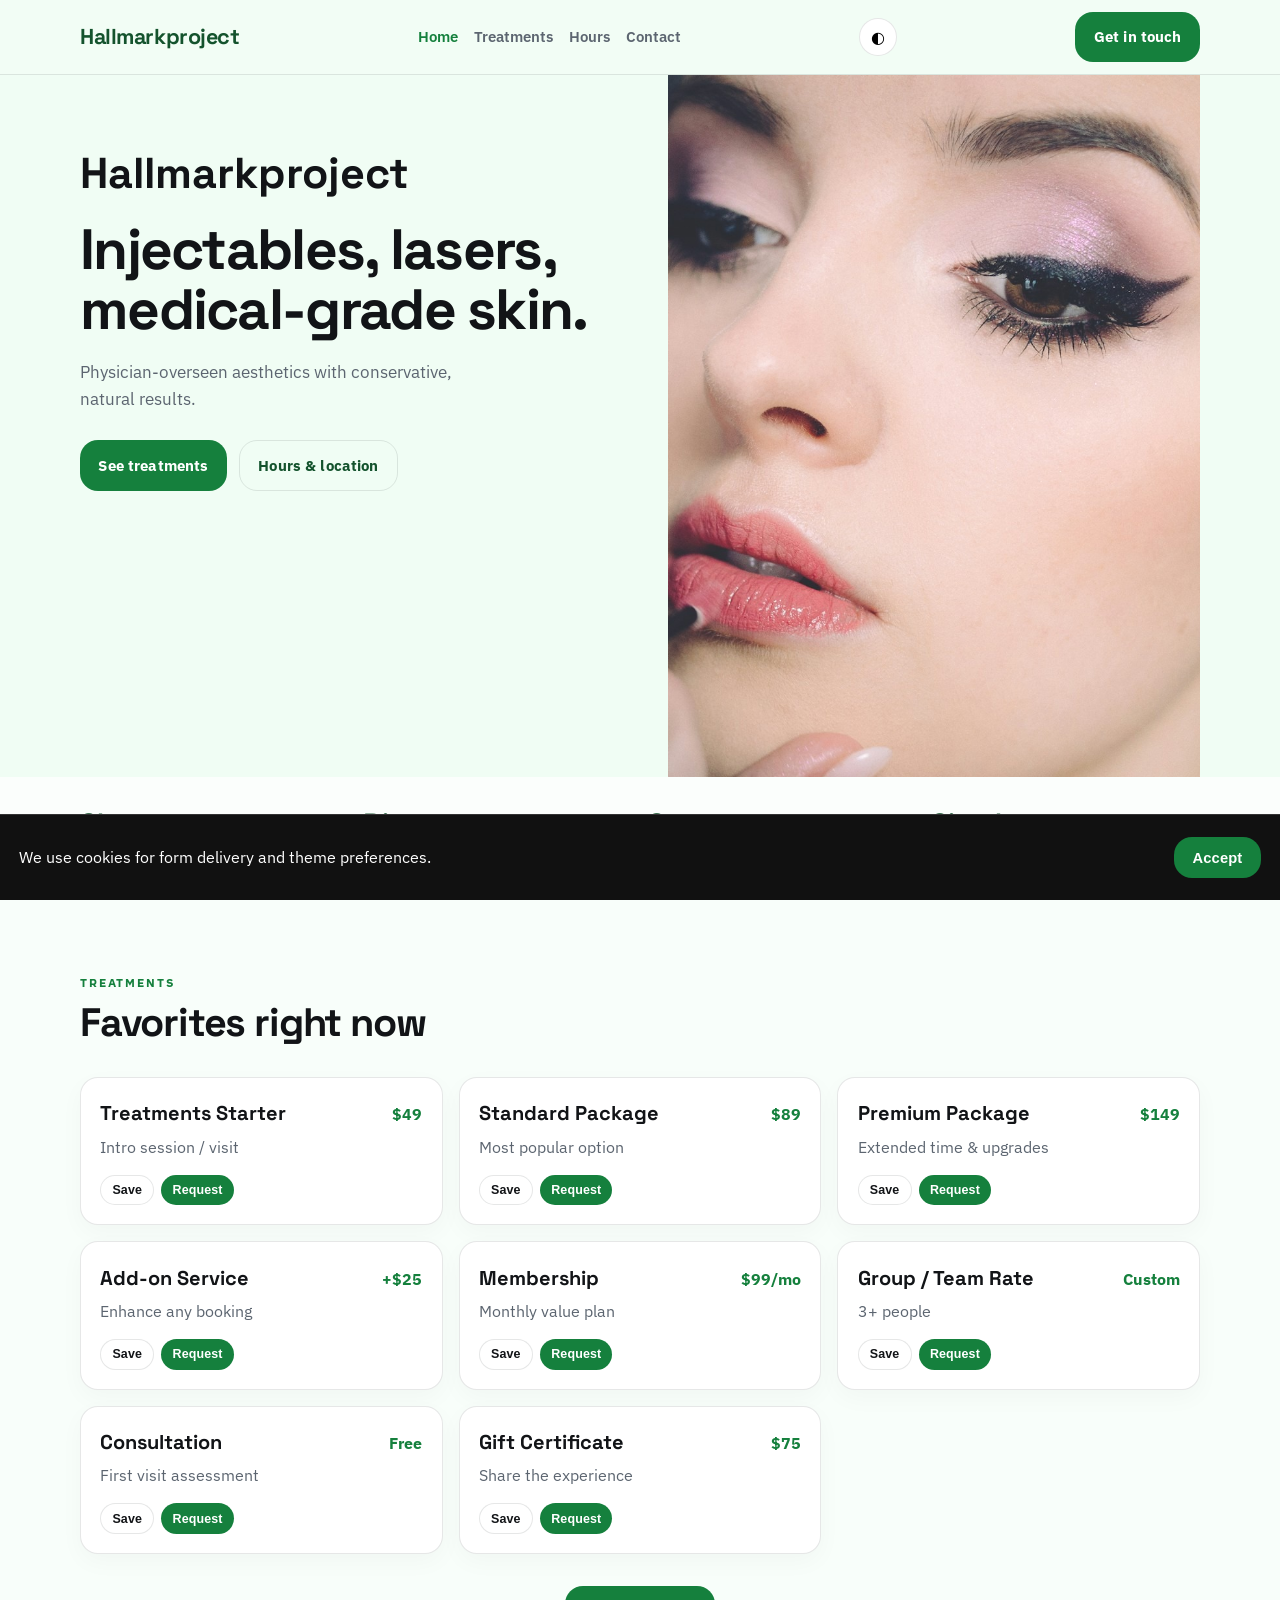
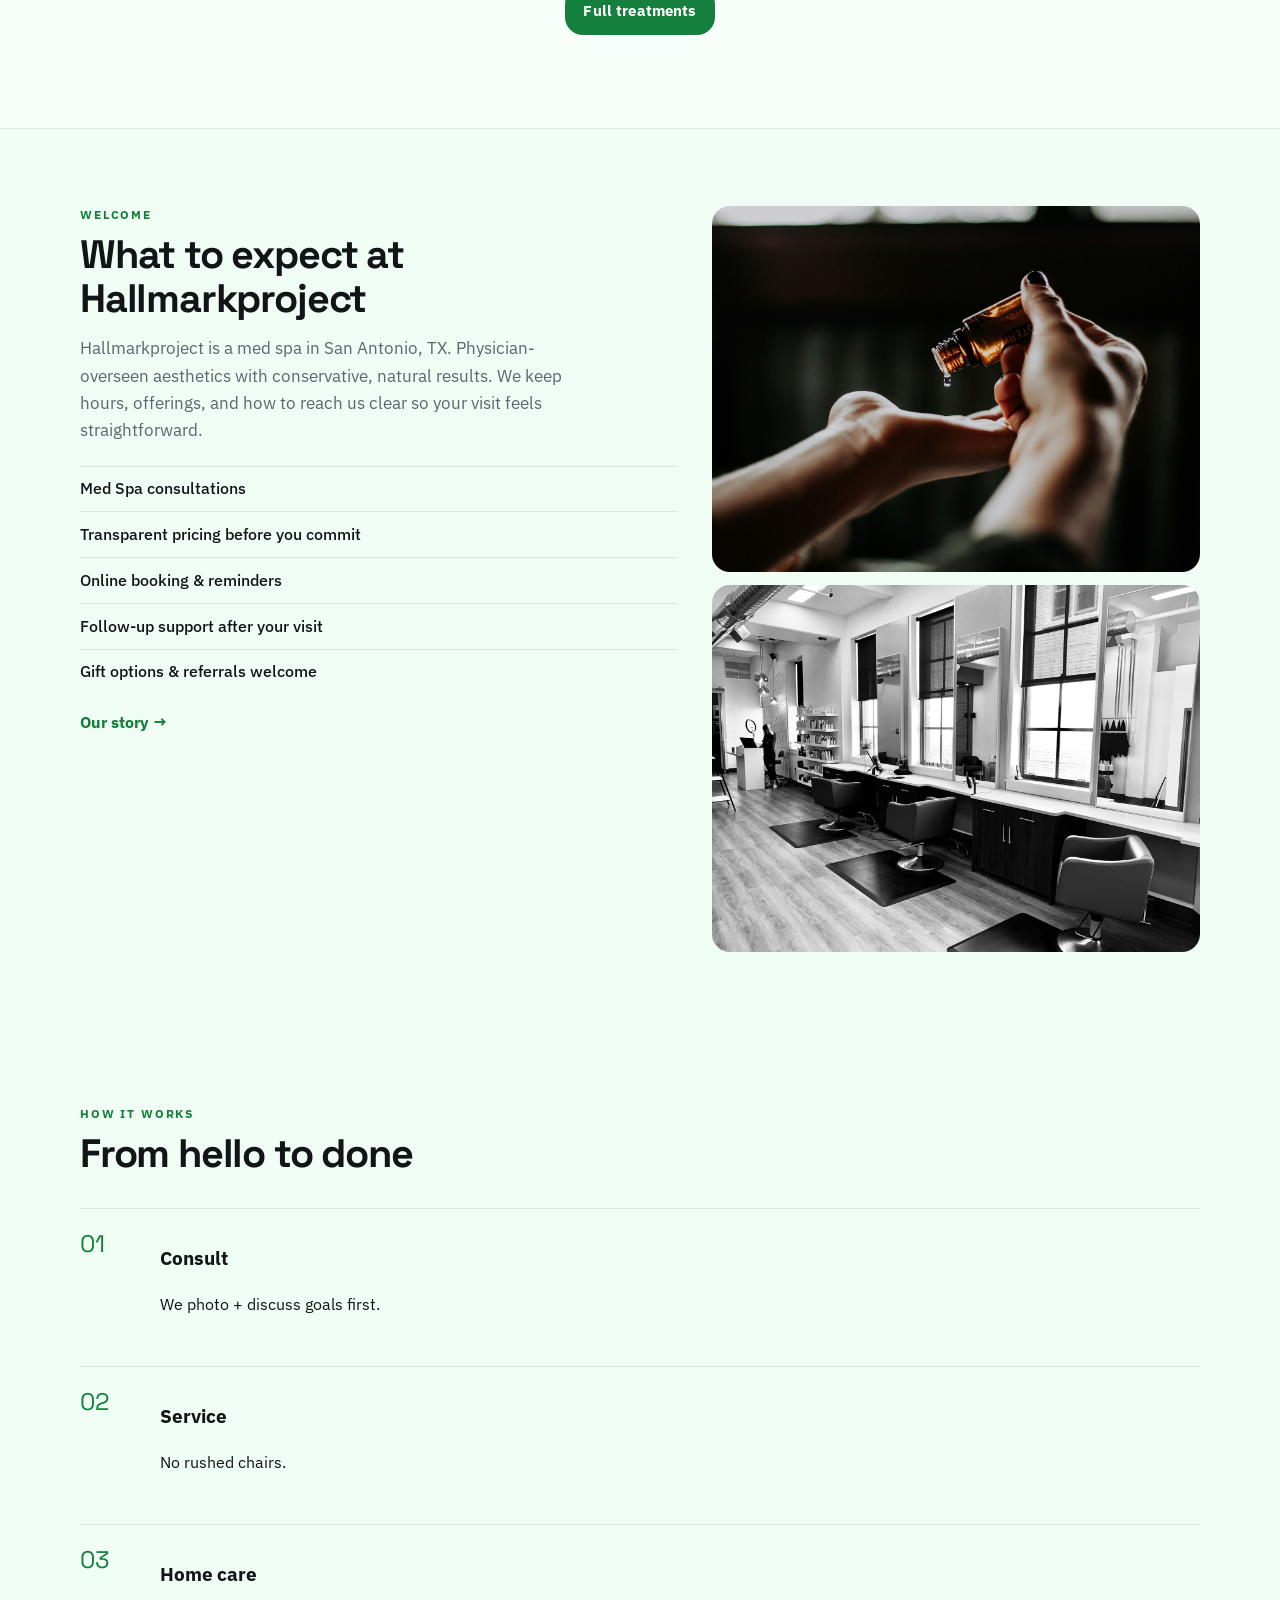
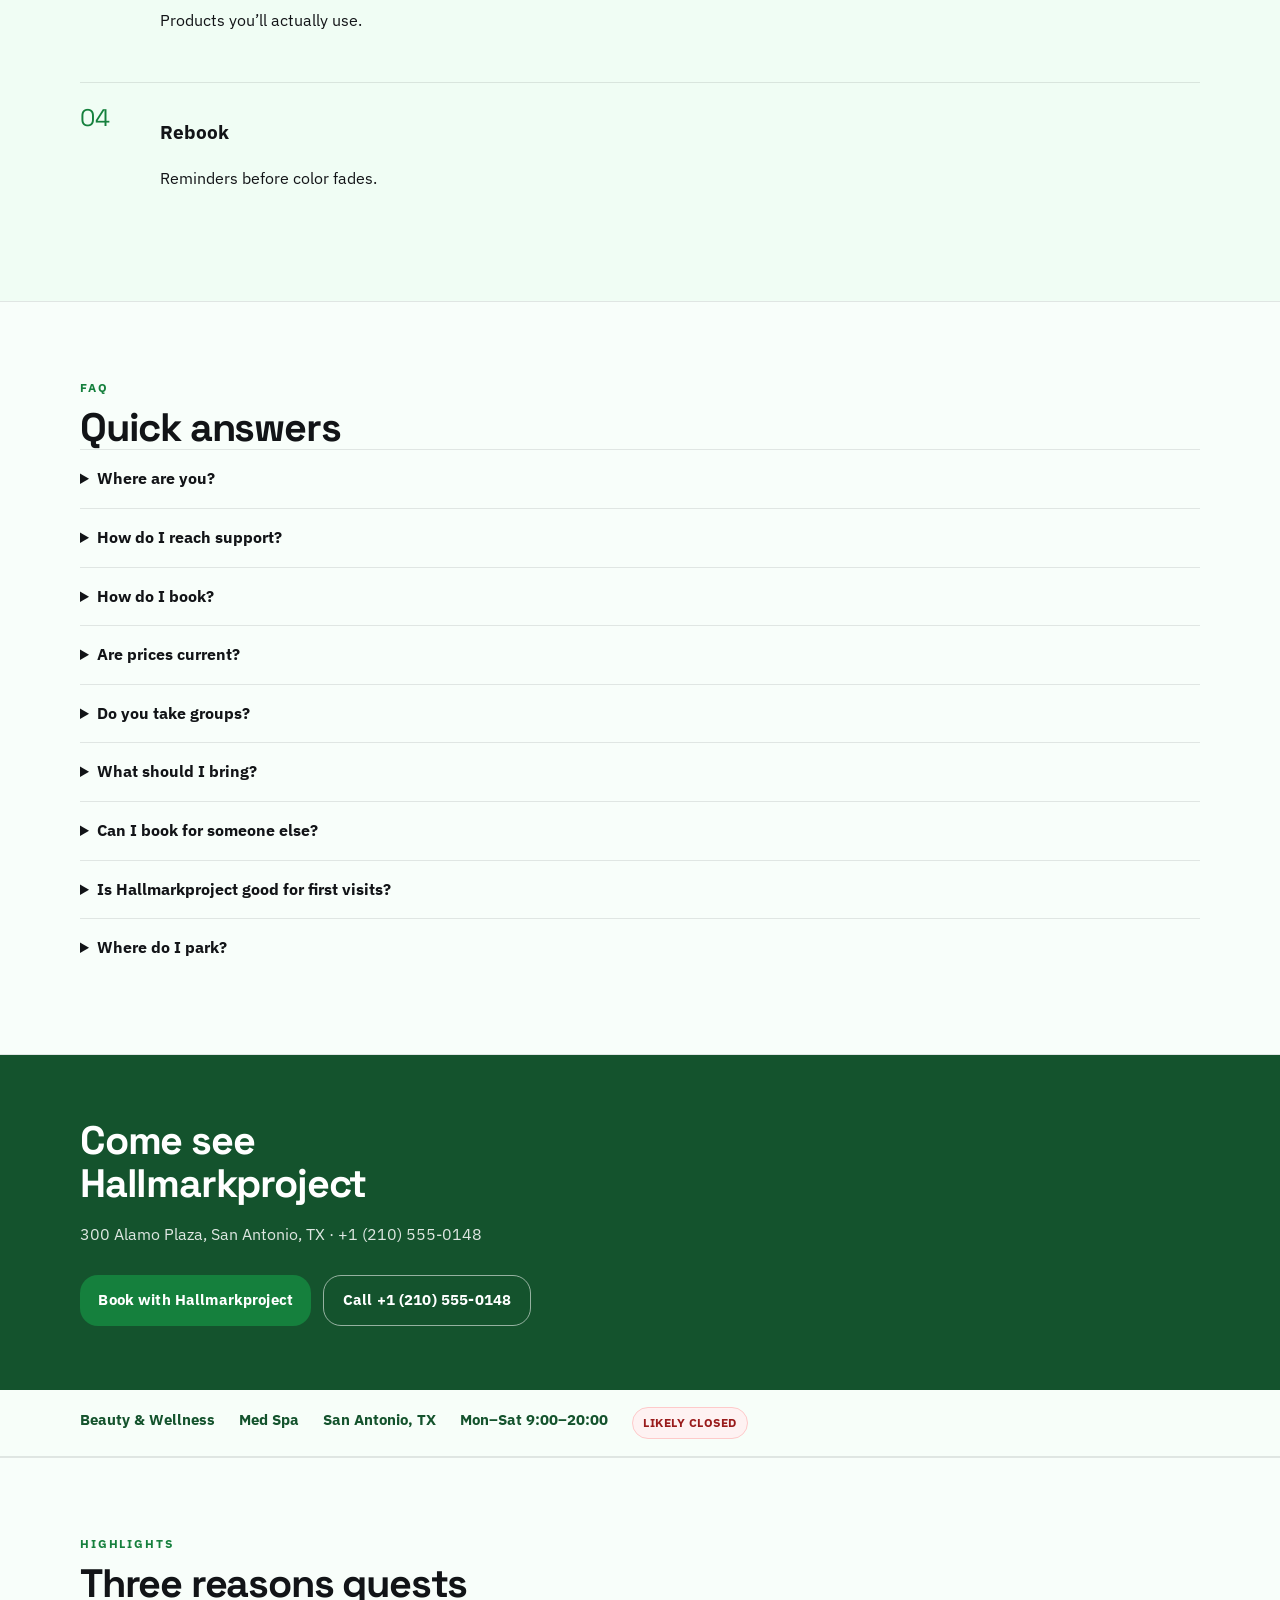
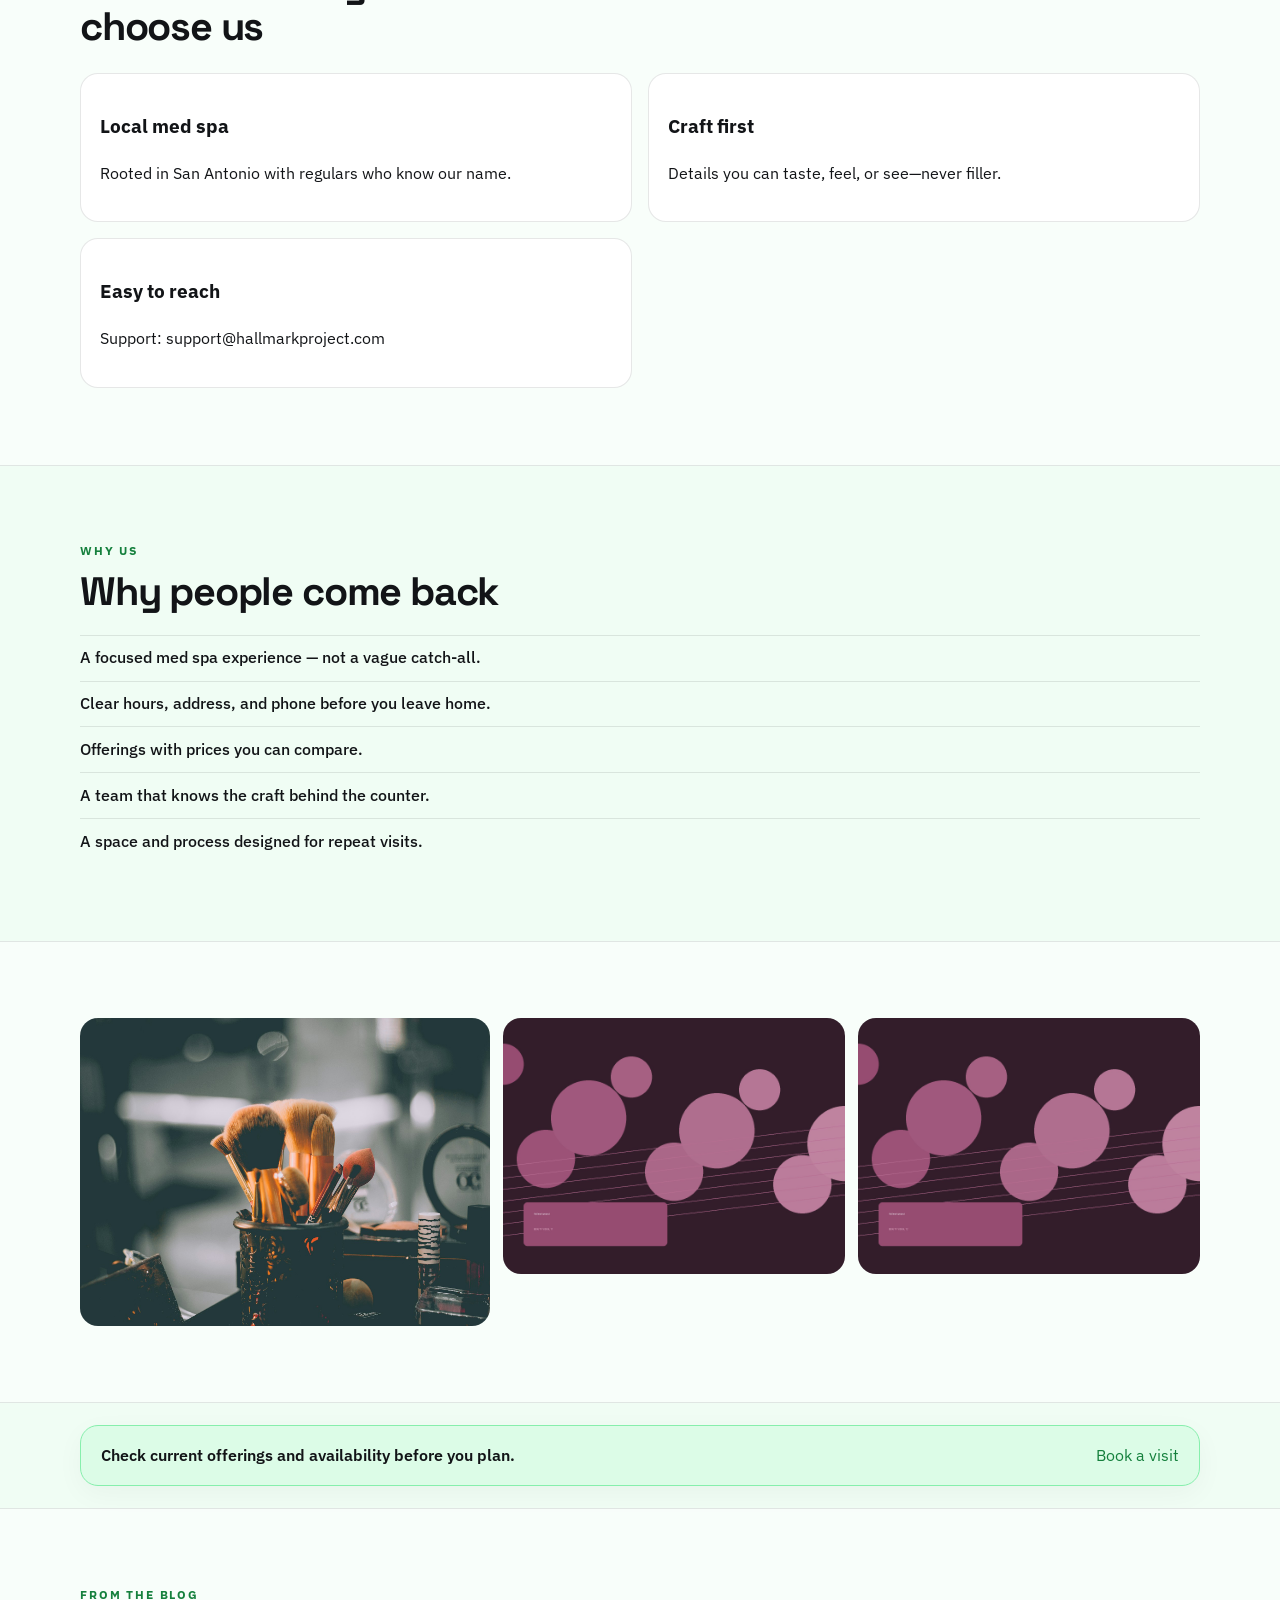
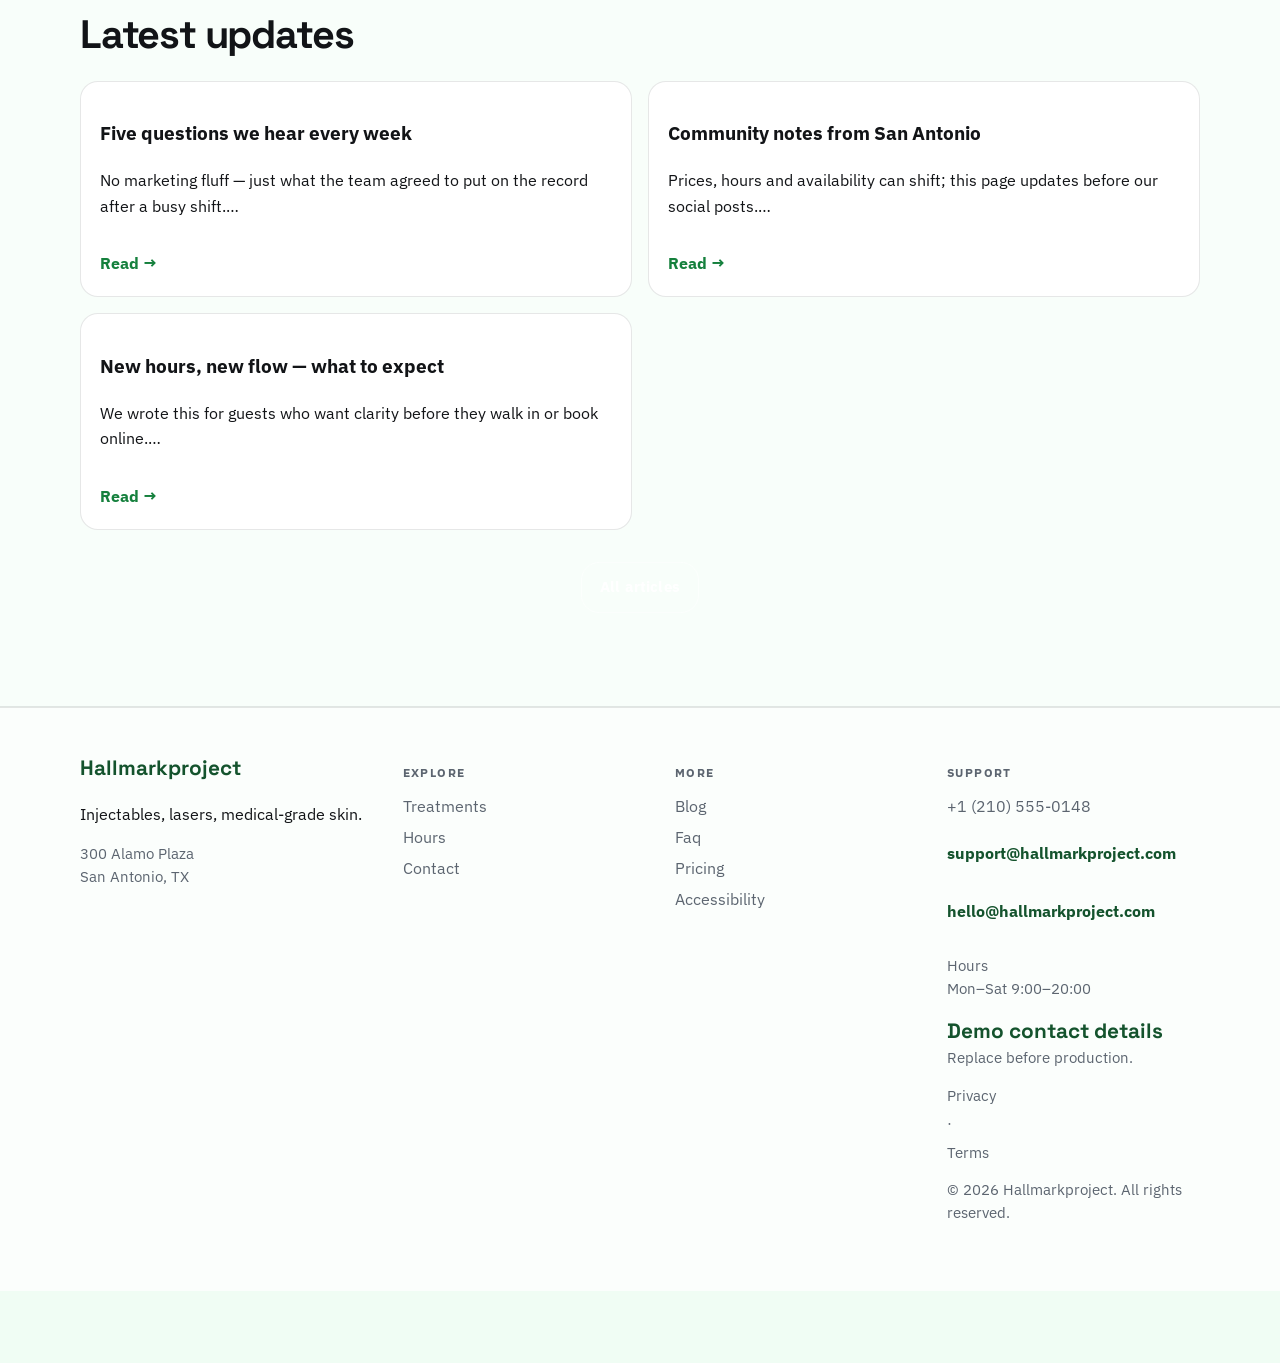
==== index.html @ b067a018 "Publish company website" ====
<!DOCTYPE html>
<html lang="en">
<head>
  <meta charset="UTF-8" />
  <meta name="viewport" content="width=device-width, initial-scale=1" />
  <title>Hallmarkproject | Med Spa</title>
  <meta name="description" content="Hallmarkproject — Injectables, lasers, medical-grade skin." />
  <meta property="og:title" content="Hallmarkproject | Med Spa" />
  <meta property="og:description" content="Hallmarkproject — Injectables, lasers, medical-grade skin." />
  <meta property="og:type" content="website" />
  <meta name="twitter:card" content="summary_large_image" />
  <meta name="twitter:title" content="Hallmarkproject | Med Spa" />
  <meta name="twitter:description" content="Hallmarkproject — Injectables, lasers, medical-grade skin." />
  <meta property="og:image" content="assets/img-1.jpg" />
  <meta name="twitter:image" content="assets/img-1.jpg" />
  <meta property="og:url" content="https://hallmarkproject.github.io" />
  <script type="application/ld+json">{"@context": "https://schema.org", "@type": "LocalBusiness", "name": "Hallmarkproject", "description": "Injectables, lasers, medical-grade skin.", "url": "https://hallmarkproject.github.io", "image": "assets/img-1.jpg"}</script>
<script type="application/ld+json">{"@context": "https://schema.org", "@type": "FAQPage", "mainEntity": [{"@type": "Question", "name": "Where are you?", "acceptedAnswer": {"@type": "Answer", "text": "300 Alamo Plaza, San Antonio, TX. See the map on Visit."}}, {"@type": "Question", "name": "How do I reach support?", "acceptedAnswer": {"@type": "Answer", "text": "Use the Contact form or email support@hallmarkproject.com. We reply during open hours."}}, {"@type": "Question", "name": "How do I book?", "acceptedAnswer": {"@type": "Answer", "text": "Send a message on Contact, email bookings@hallmarkproject.com, or call +1 (210) 555-0148."}}, {"@type": "Question", "name": "Are prices current?", "acceptedAnswer": {"@type": "Answer", "text": "Listed prices are current and may shift with seasons — we update this site when they do."}}, {"@type": "Question", "name": "Do you take groups?", "acceptedAnswer": {"@type": "Answer", "text": "Yes for many bookings — tell us the size and date and we'll confirm what Hallmarkproject can host."}}, {"@type": "Question", "name": "What should I bring?", "acceptedAnswer": {"@type": "Answer", "text": "Just yourself (and any notes on allergies, sizes, or preferences). We'll handle the rest."}}, {"@type": "Question", "name": "Can I book for someone else?", "acceptedAnswer": {"@type": "Answer", "text": "Yes — include their name and preferences in the contact form."}}, {"@type": "Question", "name": "Is parking available?", "acceptedAnswer": {"@type": "Answer", "text": "See Locations for the branch closest to you in San Antonio."}}, {"@type": "Question", "name": "Do you take walk-ins at Hallmarkproject?", "acceptedAnswer": {"@type": "Answer", "text": "Yes when capacity allows — check Visit for peak hours."}}, {"@type": "Question", "name": "Do you host private events?", "acceptedAnswer": {"@type": "Answer", "text": "Contact us with date, headcount and treatments preferences."}}, {"@type": "Question", "name": "Where can I read updates?", "acceptedAnswer": {"@type": "Answer", "text": "Blog and Journal pages publish changes before social media."}}, {"@type": "Question", "name": "How do I join the team?", "acceptedAnswer": {"@type": "Answer", "text": "Open roles are listed on Careers — we reply to every application."}}, {"@type": "Question", "name": "Is the space accessible?", "acceptedAnswer": {"@type": "Answer", "text": "See our Accessibility page for entrance, seating and restroom notes."}}, {"@type": "Question", "name": "Do you offer gift cards?", "acceptedAnswer": {"@type": "Answer", "text": "Yes — see our Gift Cards page for digital and in-store options."}}]}</script>
<script type="application/ld+json">{"@context": "https://schema.org", "@type": "WebSite", "name": "Hallmarkproject", "url": "https://hallmarkproject.github.io", "description": "Injectables, lasers, medical-grade skin."}</script>
  <link rel="alternate" hreflang="en" href="index.html" />
  <link rel="alternate" hreflang="x-default" href="index.html" />
  <meta name="theme-color" content="#111111" />
  <link rel="preconnect" href="https://fonts.googleapis.com" />
  <link rel="preconnect" href="https://fonts.gstatic.com" crossorigin />
  <link href="https://fonts.googleapis.com/css2?family=IBM+Plex+Sans:wght@400;500;600;700&family=Space+Grotesk:wght@600;700&display=swap" rel="stylesheet" />
  <link rel="stylesheet" href="styles.css" />
  <link rel="icon" href="favicon.svg" type="image/svg+xml" />
</head>
<body>

  <header class="top">
    <div class="shell bar">
      <a class="logo" href="index.html">Hallmarkproject</a>
      <button class="nav-toggle" type="button" aria-label="Open menu" data-nav-toggle>
        <span></span><span></span><span></span>
      </button>
      <nav data-nav><a href="index.html" class="on">Home</a><a href="offerings.html">Treatments</a><a href="visit.html">Hours</a><a href="contact.html">Contact</a></nav>
      <button type="button" class="theme-toggle" data-theme-toggle aria-label="Toggle dark mode">◐</button>
      <a class="cta" href="contact.html" data-open-book>Get in touch</a>
    </div>
  </header>
  <main>

    <section class="hero split-hero">
      <div class="shell hero-split">
        <div class="hero-copy">
          <p class="brand">Hallmarkproject</p>
          <h1>Injectables, lasers, medical-grade skin.</h1>
          <p class="lede">Physician-overseen aesthetics with conservative, natural results.</p>
          <div class="actions">
            <a class="btn solid" href="offerings.html">See treatments</a>
            <a class="btn line" href="visit.html">Hours &amp; location</a>
          </div>
        </div>
        <div class="hero-photo"><img src="assets/img-1.jpg" alt="Hallmarkproject" loading="eager" fetchpriority="high" decoding="async" /></div>
      </div>
    </section><section class="stats-band"><div class="shell stats-row"><div class="stat"><b>Clear</b><span>Offerings & policies</span></div>
<div class="stat"><b>Direct</b><span>Contact path</span></div>
<div class="stat"><b>Current</b><span>Availability details</span></div>
<div class="stat"><b>Simple</b><span>Next steps</span></div></div></section><section class="block tint">
      <div class="shell">
        <p class="eyebrow">Treatments</p>
        <h2>Favorites right now</h2>
        <div class="menu-grid"><article class="item" data-item="Treatments Starter">
          <div class="item-top"><h3>Treatments Starter</h3><span class="price">$49</span></div>
          <p>Intro session / visit</p>
          <div class="item-actions">
            <button type="button" class="btn quiet mini" data-save-item data-name="Treatments Starter">Save</button>
            <button type="button" class="btn solid mini" data-open-book data-pref="Treatments Starter">Request</button>
          </div>
        </article>
<article class="item" data-item="Standard Package">
          <div class="item-top"><h3>Standard Package</h3><span class="price">$89</span></div>
          <p>Most popular option</p>
          <div class="item-actions">
            <button type="button" class="btn quiet mini" data-save-item data-name="Standard Package">Save</button>
            <button type="button" class="btn solid mini" data-open-book data-pref="Standard Package">Request</button>
          </div>
        </article>
<article class="item" data-item="Premium Package">
          <div class="item-top"><h3>Premium Package</h3><span class="price">$149</span></div>
          <p>Extended time &amp; upgrades</p>
          <div class="item-actions">
            <button type="button" class="btn quiet mini" data-save-item data-name="Premium Package">Save</button>
            <button type="button" class="btn solid mini" data-open-book data-pref="Premium Package">Request</button>
          </div>
        </article>
<article class="item" data-item="Add-on Service">
          <div class="item-top"><h3>Add-on Service</h3><span class="price">+$25</span></div>
          <p>Enhance any booking</p>
          <div class="item-actions">
            <button type="button" class="btn quiet mini" data-save-item data-name="Add-on Service">Save</button>
            <button type="button" class="btn solid mini" data-open-book data-pref="Add-on Service">Request</button>
          </div>
        </article>
<article class="item" data-item="Membership">
          <div class="item-top"><h3>Membership</h3><span class="price">$99/mo</span></div>
          <p>Monthly value plan</p>
          <div class="item-actions">
            <button type="button" class="btn quiet mini" data-save-item data-name="Membership">Save</button>
            <button type="button" class="btn solid mini" data-open-book data-pref="Membership">Request</button>
          </div>
        </article>
<article class="item" data-item="Group / Team Rate">
          <div class="item-top"><h3>Group / Team Rate</h3><span class="price">Custom</span></div>
          <p>3+ people</p>
          <div class="item-actions">
            <button type="button" class="btn quiet mini" data-save-item data-name="Group / Team Rate">Save</button>
            <button type="button" class="btn solid mini" data-open-book data-pref="Group / Team Rate">Request</button>
          </div>
        </article>
<article class="item" data-item="Consultation">
          <div class="item-top"><h3>Consultation</h3><span class="price">Free</span></div>
          <p>First visit assessment</p>
          <div class="item-actions">
            <button type="button" class="btn quiet mini" data-save-item data-name="Consultation">Save</button>
            <button type="button" class="btn solid mini" data-open-book data-pref="Consultation">Request</button>
          </div>
        </article>
<article class="item" data-item="Gift Certificate">
          <div class="item-top"><h3>Gift Certificate</h3><span class="price">$75</span></div>
          <p>Share the experience</p>
          <div class="item-actions">
            <button type="button" class="btn quiet mini" data-save-item data-name="Gift Certificate">Save</button>
            <button type="button" class="btn solid mini" data-open-book data-pref="Gift Certificate">Request</button>
          </div>
        </article></div>
        <p class="center-cta"><a class="btn solid" href="offerings.html">Full treatments</a></p>
      </div>
    </section><section class="block">
      <div class="shell split">
        <div>
          <p class="eyebrow">Welcome</p>
          <h2>What to expect at Hallmarkproject</h2>
          <p class="lead">Hallmarkproject is a med spa in San Antonio, TX. Physician-overseen aesthetics with conservative, natural results. We keep hours, offerings, and how to reach us clear so your visit feels straightforward.</p>
          <ul class="checks"><li>Med Spa consultations</li>
<li>Transparent pricing before you commit</li>
<li>Online booking & reminders</li>
<li>Follow-up support after your visit</li>
<li>Gift options & referrals welcome</li></ul>
          <a class="textlink" href="index.html">Our story →</a>
        </div>
        <div class="about-photos">
          <img src="assets/img-2.jpg" alt="Hallmarkproject" />
          <img src="assets/img-3.jpg" alt="Hallmarkproject" />
        </div>
      </div>
    </section><section class="block">
      <div class="shell">
        <p class="eyebrow">How it works</p>
        <h2>From hello to done</h2>
        <ol class="process"><li><span>01</span><div><h3>Consult</h3><p>We photo + discuss goals first.</p></div></li>
<li><span>02</span><div><h3>Service</h3><p>No rushed chairs.</p></div></li>
<li><span>03</span><div><h3>Home care</h3><p>Products you’ll actually use.</p></div></li>
<li><span>04</span><div><h3>Rebook</h3><p>Reminders before color fades.</p></div></li></ol>
      </div>
    </section><section class="block tint">
      <div class="shell">
        <p class="eyebrow">FAQ</p>
        <h2>Quick answers</h2>
        <div class="faq"><details><summary>Where are you?</summary><p>300 Alamo Plaza, San Antonio, TX. See the map on Visit.</p></details>
<details><summary>How do I reach support?</summary><p>Use the Contact form or email support@hallmarkproject.com. We reply during open hours.</p></details>
<details><summary>How do I book?</summary><p>Send a message on Contact, email bookings@hallmarkproject.com, or call +1 (210) 555-0148.</p></details>
<details><summary>Are prices current?</summary><p>Listed prices are current and may shift with seasons — we update this site when they do.</p></details>
<details><summary>Do you take groups?</summary><p>Yes for many bookings — tell us the size and date and we'll confirm what Hallmarkproject can host.</p></details>
<details><summary>What should I bring?</summary><p>Just yourself (and any notes on allergies, sizes, or preferences). We'll handle the rest.</p></details>
<details><summary>Can I book for someone else?</summary><p>Yes — include their name and preferences in the Contact form or email support@hallmarkproject.com.</p></details>
<details><summary>Is Hallmarkproject good for first visits?</summary><p>Absolutely — tell us it's your first time and we'll recommend a starting point.</p></details>
<details><summary>Where do I park?</summary><p>See the Visit page for address and map links around San Antonio.</p></details></div>
      </div>
    </section><section class="cta-band">
      <div class="shell">
        <h2>Come see Hallmarkproject</h2>
        <p>300 Alamo Plaza, San Antonio, TX · +1 (210) 555-0148</p>
        <div class="actions">
          <a class="btn solid" href="contact.html">Book with Hallmarkproject</a>
          <a class="btn line" href="tel:+12105550148">Call +1 (210) 555-0148</a>
        </div>
      </div>
    </section><section class="strip"><div class="shell strip-row">
      <span>Beauty & Wellness</span><span>Med Spa</span>
      <span>San Antonio, TX</span><span>Mon–Sat 9:00–20:00</span>
      <span class="open-badge" data-open-badge>Checking hours…</span>
    </div></section><section class="block tint">
      <div class="shell">
        <p class="eyebrow">Highlights</p>
        <h2>Three reasons guests choose us</h2>
        <div class="value-grid"><article><h3>Local med spa</h3><p>Rooted in San Antonio with regulars who know our name.</p></article>
<article><h3>Craft first</h3><p>Details you can taste, feel, or see—never filler.</p></article>
<article><h3>Easy to reach</h3><p>Support: support@hallmarkproject.com</p></article></div>
      </div>
    </section><section class="block">
      <div class="shell">
        <p class="eyebrow">Why us</p>
        <h2>Why people come back</h2>
        <ul class="why"><li>A focused med spa experience — not a vague catch-all.</li>
<li>Clear hours, address, and phone before you leave home.</li>
<li>Offerings with prices you can compare.</li>
<li>A team that knows the craft behind the counter.</li>
<li>A space and process designed for repeat visits.</li></ul>
      </div>
    </section><section class="block tint">
      <div class="shell mosaic">
        <img src="assets/img-10.jpg" alt="Finished work" loading="lazy" />
        <img src="assets/img-11.jpg" alt="Signature space" loading="lazy" />
        <img src="assets/img-12.jpg" alt="Guest experience" loading="lazy" />
      </div>
    </section><div class="promo shell"><p>Check current offerings and availability before you plan.</p><button type="button" class="text-cta" data-open-book>Book a visit</button></div><section class="block tint">
      <div class="shell">
        <p class="eyebrow">From the blog</p>
        <h2>Latest updates</h2>
        <div class="value-grid"><article class="journal-card reveal">
          <h3>Five questions we hear every week</h3>
          <p>No marketing fluff — just what the team agreed to put on the record after a busy shift.…</p>
          <a class="textlink" href="blog.html">Read →</a>
        </article><article class="journal-card reveal">
          <h3>Community notes from San Antonio</h3>
          <p>Prices, hours and availability can shift; this page updates before our social posts.…</p>
          <a class="textlink" href="blog.html">Read →</a>
        </article><article class="journal-card reveal">
          <h3>New hours, new flow — what to expect</h3>
          <p>We wrote this for guests who want clarity before they walk in or book online.…</p>
          <a class="textlink" href="blog.html">Read →</a>
        </article></div>
        <p class="center-cta"><a class="btn line" href="blog.html">All articles</a></p>
      </div>
    </section>
  </main>

  <footer class="foot">
    <div class="shell foot-grid">
      <div>
        <strong>Hallmarkproject</strong>
        <p>Injectables, lasers, medical-grade skin.</p>
        <p class="foot-meta">300 Alamo Plaza<br/>San Antonio, TX</p>
      </div>
      <div>
        <p class="fh">Explore</p>
        <a href="offerings.html">Treatments</a><a href="visit.html">Hours</a><a href="contact.html">Contact</a>
      </div>
      <div>
        <p class="fh">More</p>
        <a href="blog.html">Blog</a><a href="faq.html">Faq</a><a href="pricing.html">Pricing</a><a href="accessibility.html">Accessibility</a>
      </div>
      <div>
        <p class="fh">Support</p>
        <a href="tel:+12105550148">+1 (210) 555-0148</a>
        <p class="mail-plain">support@hallmarkproject.com</p>
        <p class="mail-plain">hello@hallmarkproject.com</p>
        <p class="foot-meta">Hours<br/>Mon–Sat 9:00–20:00</p>
        <p class="foot-meta"><strong>Demo contact details</strong><br/>Replace before production.</p>
        <p class="foot-meta"><a href="privacy.html">Privacy</a> · <a href="terms.html">Terms</a></p>
        <p class="foot-meta">© 2026 Hallmarkproject. All rights reserved.</p>
      </div>
    </div>
  </footer>
  <div class="cookie-bar" data-cookie-bar hidden>
    <p>We use cookies for form delivery and theme preferences.</p>
    <button type="button" class="btn solid" data-cookie-accept>Accept</button>
  </div>
  <div class="mobile-cta">
    <a href="tel:+12105550148">Call</a>
    <button type="button" data-open-book>Book</button>
    <a href="visit.html">Map</a>
  </div>
  <div class="toast" data-toast hidden></div>

  <div class="modal" data-book-modal hidden>
    <div class="modal-card">
      <button class="modal-close" type="button" data-close-book aria-label="Close">×</button>
      <p class="eyebrow">Quick request</p>
      <h3>Contact Hallmarkproject</h3>
      <p class="lead">Send the essentials and we will reply by email.</p>
      <form class="contact-form compact" data-quick-book data-support="support@hallmarkproject.com">
        <label>Name<input name="name" required placeholder="Your name" /></label>
        <label>Email<input type="email" name="email" required placeholder="you@email.com" /></label>
        <label>Timing<input name="when" required placeholder="Preferred date or timeline" /></label>
        <label>Notes<textarea name="message" rows="3" placeholder="Project, product, service or other details…"></textarea></label>
        <button class="btn solid" type="submit">Book</button>
      </form>
    </div>
  </div>

  <div class="lightbox" data-lightbox hidden>
    <button class="modal-close" type="button" data-lightbox-close aria-label="Close">×</button>
    <img data-lightbox-img alt="" />
    <div class="lightbox-nav">
      <button type="button" data-lightbox-prev>‹</button>
      <button type="button" data-lightbox-next>›</button>
    </div>
  </div>
  <script src="site.js"></script>
</body></html>
---- styles.css ----
:root {
  --ink:#121417; --muted:#5c6570; --paper:#f0fdf4;
  --accent:#15803d; --deep:#14532d; --line:rgba(18,20,23,.10);
  --display:"Space Grotesk",Georgia,"Times New Roman",serif;
  --body:"IBM Plex Sans","Segoe UI",sans-serif; --shell:1120px;
  --radius:18px;
}
*{box-sizing:border-box} html{scroll-behavior:smooth}
body{margin:0;font-family:var(--body);color:var(--ink);background:var(--paper);line-height:1.6;padding-bottom:72px;-webkit-font-smoothing:antialiased}
a{color:inherit;text-decoration:none} img{max-width:100%;display:block}
.shell{width:min(var(--shell),calc(100% - 2.4rem));margin-inline:auto}
.sr{position:absolute;left:-9999px}
.mail-plain{display:inline-block;font-weight:700;color:var(--deep);word-break:break-all}
.support-banner{padding:1.25rem 1.35rem;margin:0 0 1.5rem;border:1px solid var(--line);border-left:4px solid var(--accent);background:#fff;border-radius:var(--radius)}
.support-mail{margin:.35rem 0 .5rem;font-family:var(--display);font-size:clamp(1.4rem,3vw,2rem);font-weight:700;color:var(--deep)}
.form-success{margin-top:1.2rem;padding:1.4rem;border:1px solid color-mix(in srgb,var(--accent) 35%,var(--line));background:#fff;border-radius:var(--radius)}
.form-success h3{margin:0 0 .5rem;font-family:var(--display);font-size:1.6rem}
.form-success[hidden],.contact-form[hidden]{display:none !important}
.contact-form select{width:100%;padding:.85rem 1rem;border:1px solid var(--line);border-radius:8px;font:inherit;background:#fff}
.top{position:sticky;top:0;z-index:40;backdrop-filter:blur(14px);background:color-mix(in srgb,var(--paper) 90%,white);border-bottom:1px solid var(--line)}
.bar{min-height:74px;display:flex;align-items:center;justify-content:space-between;gap:1rem;position:relative}
.logo{font-family:var(--display);font-weight:700;font-size:1.35rem;color:var(--deep);letter-spacing:-.02em}
nav{display:flex;flex-wrap:wrap;gap:1rem;font-weight:600;font-size:.92rem;color:var(--muted)}
nav a.on,nav a:hover{color:var(--accent)}
.nav-toggle{display:none;flex-direction:column;gap:5px;background:transparent;border:0;padding:.4rem;cursor:pointer}
.nav-toggle span{display:block;width:22px;height:2px;background:var(--deep)}
.cta,.btn{display:inline-flex;align-items:center;justify-content:center;padding:.8rem 1.15rem;border-radius:var(--radius);font-weight:700;font-size:.92rem;border:0;cursor:pointer;letter-spacing:.01em}
.cta,.btn.solid{background:var(--accent);color:#fff}
.btn.line{border:1px solid rgba(255,255,255,.55);color:#fff;background:transparent}
.btn.quiet{border:1px solid var(--line);background:#fff;color:var(--ink)}
.hero{position:relative;min-height:85vh;display:grid;align-items:end;color:#fff;overflow:hidden}
.hero-bg{position:absolute;inset:0;background-size:cover;background-position:center center;background-repeat:no-repeat}
.hero-shade{position:absolute;inset:0;background:linear-gradient(115deg,rgba(10,12,16,.72),rgba(10,12,16,.18))}
.hero-photo img{width:100%;aspect-ratio:16/9;object-fit:cover;object-position:center;display:block;max-height:min(78vh,900px)}
.hero-copy{position:relative;z-index:2;padding:5rem 0 3.8rem;max-width:720px}
.brand{margin:0 0 .75rem;font-family:var(--display);font-size:clamp(1.85rem,3.6vw,2.7rem);font-weight:700}
.hero h1,.page-hero h1{margin:0;font-family:var(--display);letter-spacing:-.03em;font-weight:700}
.hero h1{font-size:clamp(2.15rem,5.2vw,3.55rem);max-width:15ch;line-height:1.05}
.lede{margin:1.15rem 0 0;max-width:42ch;color:rgba(255,255,255,.9);font-size:1.08rem}
.actions{display:flex;flex-wrap:wrap;gap:.75rem;margin-top:1.7rem}
.promo{display:flex;justify-content:space-between;gap:1rem;align-items:center;margin:1.35rem auto;padding:1.05rem 1.25rem;background:#fff;border:1px solid var(--line);border-radius:var(--radius);box-shadow:0 8px 28px rgba(18,20,23,.04)}
.promo p{margin:0;font-weight:600}
.promo a{font-weight:800;color:var(--accent);white-space:nowrap}
.strip{border-bottom:1px solid var(--line);background:rgba(255,255,255,.5)}
.strip-row{display:flex;flex-wrap:wrap;gap:.8rem 1.5rem;padding:1.05rem 0;font-weight:700;color:var(--deep);font-size:.95rem}
.stats-band{border-bottom:1px solid var(--line);background:rgba(255,255,255,.72)}
.stats-row{display:grid;grid-template-columns:repeat(4,1fr);gap:1rem;padding:1.55rem 0}
.stat b{display:block;font-family:var(--display);font-size:1.65rem;color:var(--deep)}
.stat span{display:block;margin-top:.25rem;color:var(--muted);font-size:.88rem}
.mosaic{display:grid;grid-template-columns:1.2fr 1fr 1fr;gap:.85rem}
.mosaic img{width:100%;aspect-ratio:4/3;object-fit:cover;object-position:center;border-radius:var(--radius);display:block}
.block{padding:4.8rem 0}.block.tint{background:rgba(255,255,255,.58);border-block:1px solid var(--line)}
.eyebrow{margin:0 0 .55rem;font-size:.72rem;font-weight:700;letter-spacing:.16em;text-transform:uppercase;color:var(--accent)}
h2{margin:0;font-family:var(--display);font-size:clamp(1.85rem,3.1vw,2.55rem);letter-spacing:-.03em;max-width:18ch;line-height:1.1}
.lead{margin:.95rem 0 0;color:var(--muted);max-width:52ch;font-size:1.06rem}
.split{display:grid;grid-template-columns:1.1fr .9fr;gap:2.2rem;align-items:start}
.amenity-grid,.contact-grid,.newsletter{display:grid;grid-template-columns:1.1fr .9fr;gap:2.2rem;align-items:start}
.checks,.why,.hours{margin:1.35rem 0 0;padding:0;list-style:none}
.checks li,.why li,.hours li{padding:.6rem 0;border-top:1px solid var(--line);font-weight:500}
.hours-card,.card{background:#fff;border:1px solid var(--line);border-radius:var(--radius);padding:1.4rem;box-shadow:0 10px 30px rgba(18,20,23,.035)}
.card-actions{display:flex;flex-wrap:wrap;gap:.6rem;margin-top:1rem}
.stack-card p{margin:0 0 1rem}
.about-photos{display:grid;gap:.85rem}
.about-photos img,.solo{width:100%;aspect-ratio:4/3;object-fit:cover;object-position:center;border-radius:var(--radius)}
.solo.wide{aspect-ratio:16/9;margin-top:1rem}
.menu-grid{margin-top:2rem;display:grid;grid-template-columns:repeat(3,1fr);gap:1rem}
.menu-list{margin-top:1.5rem;display:grid;gap:.85rem}
.menu-list .item{padding:1.1rem 1.2rem}
.item{background:#fff;border:1px solid var(--line);border-radius:var(--radius);padding:1.2rem;position:relative;box-shadow:0 8px 24px rgba(18,20,23,.03)}
.item.soft{background:color-mix(in srgb,var(--paper) 70%,white)}
.item-top{display:flex;justify-content:space-between;gap:.5rem;align-items:baseline}
.item h3{margin:0 0 .35rem;font-family:var(--display);font-size:1.25rem}
.item p{margin:0;color:var(--muted)}
.item .tag{margin-top:.7rem;font-size:.72rem;font-weight:800;letter-spacing:.1em;text-transform:uppercase;color:var(--accent)}
.price{font-weight:700;color:var(--accent);white-space:nowrap}
.process{list-style:none;margin:2rem 0 0;padding:0;display:grid;gap:1rem}
.process li{display:grid;grid-template-columns:64px 1fr;gap:1rem;padding:1rem 0;border-top:1px solid var(--line)}
.process span{font-family:var(--display);font-size:1.5rem;color:var(--accent)}
.quotes{display:grid;grid-template-columns:repeat(3,1fr);gap:1rem;margin-top:1.5rem}
blockquote{margin:0;padding:1.3rem;background:#fff;border:1px solid var(--line);border-radius:var(--radius)}
blockquote p{margin:0;font-family:var(--display);font-size:1.25rem;line-height:1.25}
blockquote footer{margin-top:.85rem;color:var(--muted);font-size:.9rem}
.value-grid,.team-grid{display:grid;grid-template-columns:repeat(2,1fr);gap:1rem;margin-top:1.5rem}
.two-col{display:grid;grid-template-columns:1fr 1fr;gap:2rem;align-items:start}
.value-grid article,.person,.team-card{background:#fff;border:1px solid var(--line);border-radius:var(--radius);padding:1.2rem;overflow:hidden}
.team-card img{width:100%;aspect-ratio:1;object-fit:cover;object-position:center top;border-radius:calc(var(--radius) - 4px);margin:0 0 .85rem;display:block}
.team-card h3{margin:0 0 .25rem;font-family:var(--display);font-size:1.2rem}
.team-card .eyebrow{margin:0 0 .5rem}
.team-card p:last-child{margin:0;color:var(--muted);line-height:1.55}
.person .role{color:var(--accent);font-weight:700;margin:.2rem 0 .5rem}
img{max-width:100%;height:auto;display:block}
picture,figure{margin:0}
.faq details{border-top:1px solid var(--line);padding:1rem 0}
.faq summary{cursor:pointer;font-weight:700}
.faq p{margin:.6rem 0 0;color:var(--muted)}
.page-hero{padding:3.8rem 0 1.1rem}
.page-hero h1{font-size:clamp(2.1rem,4vw,3.1rem);max-width:16ch}
.page .lead{color:var(--muted)}
.gallery-rich{display:grid;grid-template-columns:repeat(2,1fr);gap:1rem}
.gallery-rich figure{margin:0}
.gallery-rich img{width:100%;aspect-ratio:4/3;object-fit:cover;object-position:center;border-radius:var(--radius)}
.gallery-rich figcaption{margin-top:.45rem;color:var(--muted);font-size:.88rem}
.visit-grid{display:grid;grid-template-columns:.85fr 1.15fr;gap:1.6rem}
.map-wrap{margin-top:1rem;border-radius:var(--radius);overflow:hidden;border:1px solid var(--line);background:#fff}
.map-wrap iframe{width:100%;height:320px;border:0;display:block}
.map-note{margin:.55rem 1rem 1rem;font-size:.9rem}
.map-note a{color:var(--accent);font-weight:700}
.contact-form,.news-form{display:grid;gap:.9rem;margin-top:1rem}
.contact-form label{display:grid;gap:.35rem;font-weight:700;font-size:.9rem}
.contact-form input,.contact-form textarea,.news-form input{width:100%;padding:.9rem 1rem;border:1px solid var(--line);border-radius:8px;font:inherit;background:#fff}
.contact-form input:focus,.contact-form textarea:focus,.contact-form select:focus,.news-form input:focus{outline:2px solid color-mix(in srgb,var(--accent) 45%,white);border-color:var(--accent)}
.news-form{grid-template-columns:1fr auto;align-items:center}
.form-note{margin:0;color:var(--muted);font-size:.88rem}
.cta-band{padding:4rem 0;background:var(--deep);color:#fff}
.cta-band h2{color:#fff;max-width:16ch}
.cta-band p{color:rgba(255,255,255,.86);max-width:46ch}
.center-cta{text-align:center;margin-top:2rem}
.textlink{display:inline-block;margin-top:1rem;font-weight:700;color:var(--accent)}
.foot{border-top:1px solid var(--line);padding:2.8rem 0 3.2rem;background:rgba(255,255,255,.72)}
.foot-grid{display:grid;grid-template-columns:1.2fr 1fr 1fr 1fr;gap:1.2rem}
.fh{font-size:.72rem;font-weight:700;letter-spacing:.12em;text-transform:uppercase;color:var(--muted)}
.foot a{display:block;margin:.35rem 0;color:var(--muted)}
.foot a:hover{color:var(--accent)}
.foot strong{font-family:var(--display);font-size:1.3rem;color:var(--deep)}
.foot-meta{color:var(--muted);font-size:.92rem;line-height:1.55}
.mobile-cta{display:none;position:fixed;left:0;right:0;bottom:0;z-index:50;background:#fff;border-top:1px solid var(--line);grid-template-columns:1fr 1fr 1fr}
.mobile-cta a,.mobile-cta button{text-align:center;padding:.95rem .4rem;font-weight:800;font-size:.85rem;color:var(--deep);background:transparent;border:0;font-family:inherit;cursor:pointer}
.mobile-cta a:nth-child(2),.mobile-cta button:nth-child(2){background:var(--accent);color:#fff}
.toast{position:fixed;left:50%;bottom:5.5rem;transform:translateX(-50%);background:var(--deep);color:#fff;padding:.9rem 1.2rem;border-radius:999px;font-weight:700;z-index:80;box-shadow:0 12px 32px rgba(0,0,0,.22)}
.btn.mini{padding:.45rem .7rem;font-size:.78rem}
.item-actions{display:flex;flex-wrap:wrap;gap:.45rem;margin-top:.9rem}
.offer-tools{margin-bottom:1rem}
.offer-tools input{width:min(420px,100%);padding:.85rem 1rem;border:1px solid var(--line);border-radius:8px;font:inherit;background:#fff}
.saved-tray{margin:1rem 0;padding:1rem;border:1px dashed var(--line);background:#fff;border-radius:var(--radius)}
.saved-tray ul{margin:.5rem 0 1rem;padding-left:1.1rem}
.open-badge{display:inline-flex;align-items:center;gap:.35rem;padding:.35rem .65rem;border-radius:999px;font-size:.75rem;font-weight:800;letter-spacing:.04em;text-transform:uppercase;background:#ecfdf5;color:#166534;border:1px solid #86efac}
.open-badge.closed{background:#fef2f2;color:#991b1b;border-color:#fecaca}
.open-badge.unknown{background:#f8fafc;color:#475569;border-color:#cbd5e1}
.text-cta{border:0;background:transparent;color:var(--accent);font-weight:800;cursor:pointer;font:inherit;padding:0}
.copy-btn{margin-left:.45rem;border:1px solid var(--line);background:#fff;border-radius:6px;padding:.2rem .45rem;font-size:.72rem;font-weight:700;cursor:pointer}
.gal-btn{display:block;width:100%;padding:0;border:0;background:transparent;cursor:zoom-in}
.gal-btn img{width:100%;aspect-ratio:4/3;object-fit:cover;object-position:center;border-radius:var(--radius)}
.modal,.lightbox{position:fixed;inset:0;z-index:90;background:rgba(10,12,16,.72);display:grid;place-items:center;padding:1rem}
.modal[hidden],.lightbox[hidden]{display:none !important}
.modal-card{width:min(480px,100%);background:var(--paper);border-radius:14px;padding:1.4rem 1.4rem 1.2rem;position:relative;border:1px solid var(--line);box-shadow:0 24px 60px rgba(0,0,0,.28)}
.modal-card h3{margin:.2rem 0 .4rem;font-family:var(--display);font-size:1.7rem}
.modal-close{position:absolute;top:.55rem;right:.7rem;border:0;background:transparent;font-size:1.6rem;cursor:pointer;line-height:1;color:var(--muted)}
.contact-form.compact{margin-top:.8rem}
.lightbox img{max-width:min(960px,92vw);max-height:82vh;object-fit:contain;border-radius:10px;background:#000}
.lightbox-nav{position:absolute;bottom:1.2rem;display:flex;gap:.6rem}
.lightbox-nav button{border:0;background:#fff;color:#111;width:44px;height:44px;border-radius:50%;font-size:1.4rem;cursor:pointer}
.item.is-saved{outline:2px solid color-mix(in srgb,var(--accent) 55%,white)}
.item.is-hidden{display:none}
@media(max-width:900px){
  .nav-toggle{display:flex}
  nav{display:none;position:absolute;top:74px;left:0;right:0;background:var(--paper);border-bottom:1px solid var(--line);padding:1rem;flex-direction:column;gap:.9rem}
  nav.open{display:flex}
  .cta{display:none}
  .split,.menu-grid,.quotes,.value-grid,.team-grid,.gallery-rich,.visit-grid,.foot-grid,.amenity-grid,.contact-grid,.newsletter,.news-form,.stats-row,.mosaic,.two-col{grid-template-columns:1fr}
  .mobile-cta{display:grid}
  .promo{flex-direction:column;align-items:flex-start}
}

.promo{background:#dcfce7;border-color:#86efac}
.item.soft{background:#ecfdf5}


.hero.split-hero{min-height:auto;padding:0;background:var(--paper);color:var(--ink)}
.hero.split-hero .hero-bg,.hero.split-hero .hero-shade{display:none}
.hero.split-hero .hero-split{display:grid;grid-template-columns:1.05fr .95fr;min-height:78vh}
.hero.split-hero .hero-copy{padding:4rem 0 4rem;color:var(--ink);max-width:none}
.hero.split-hero .hero-copy .lede{color:var(--muted)}
.hero.split-hero .hero-photo img{width:100%;height:100%;min-height:420px;object-fit:cover}
.hero.split-hero .btn.line{border-color:var(--line);color:var(--deep)}
.gallery-masonry{display:columns;columns:2;column-gap:1rem}
.gallery-masonry figure{break-inside:avoid;margin:0 0 1rem}
.gallery-masonry img{width:100%;height:auto;min-height:180px;object-fit:cover;border-radius:var(--radius)}

.prose-block .lead.wide{max-width:62ch}
.journal-card,.journal-entry{background:#fff;border:1px solid var(--line);border-radius:var(--radius);padding:1.2rem}
.journal-stack{display:grid;gap:1rem}
.compare-table{width:100%;border-collapse:collapse;margin-top:1rem}
.compare-table th,.compare-table td{border-top:1px solid var(--line);padding:.75rem;text-align:left}
.compare-table th{font-size:.72rem;letter-spacing:.12em;text-transform:uppercase;color:var(--muted)}
.gallery-hero{min-height:46vh;display:grid;align-items:end;color:#fff;background-size:cover;background-position:center;position:relative}
.gallery-hero::before{content:"";position:absolute;inset:0;background:linear-gradient(180deg,rgba(0,0,0,.15),rgba(0,0,0,.65))}
.gallery-hero .shell{position:relative;z-index:1;padding:3rem 0}
.page-hero.wide-hero h1{max-width:24ch}
.mosaic.teaser{grid-template-columns:repeat(3,1fr);max-height:420px;overflow:hidden}
.reveal{opacity:0;transform:translateY(14px);transition:opacity .5s ease,transform .5s ease}
.reveal.is-visible{opacity:1;transform:none}
.theme-toggle{border:1px solid var(--line);background:#fff;border-radius:999px;width:38px;height:38px;cursor:pointer;font-size:1rem}
body.theme-dark{--paper:#0e1114;--ink:#eef2f6;--muted:#9aa8b6;--line:rgba(255,255,255,.12)}
body.theme-dark .block.tint{background:rgba(255,255,255,.04)}
.cookie-bar{position:fixed;bottom:0;left:0;right:0;z-index:60;display:flex;align-items:center;justify-content:space-between;gap:1rem;padding:.85rem 1.2rem;background:#111;color:#fff;border-top:1px solid #333}
.cookie-bar[hidden]{display:none !important}
.insta-grid{display:grid;grid-template-columns:repeat(3,1fr);gap:.65rem}
.insta-cell{position:relative;overflow:hidden;border-radius:var(--radius)}
.insta-cell img{aspect-ratio:1;object-fit:cover;object-position:center;width:100%;display:block}
.insta-cell figcaption{position:absolute;inset:auto 0 0 0;padding:.5rem;font-size:.72rem;background:linear-gradient(transparent,rgba(0,0,0,.75));color:#fff}
.video-wrap{position:relative;padding-top:56.25%;border-radius:var(--radius);overflow:hidden}
.video-wrap iframe{position:absolute;inset:0;width:100%;height:100%;border:0}
.ba-slider{position:relative}
.ba-panels{display:grid;grid-template-columns:1fr 1fr;gap:1rem}
.ba-after{clip-path:inset(0 50% 0 0)}
.faq-page details{border:1px solid var(--line);border-radius:var(--radius);padding:.85rem 1rem;margin-bottom:.65rem;background:#fff}
.faq-page summary{cursor:pointer;font-weight:700}
.chat-slot{border:1px dashed var(--line);padding:1rem;border-radius:var(--radius);margin:1rem 0}
.theme-toggle{flex-shrink:0}
.bar{flex-wrap:wrap}
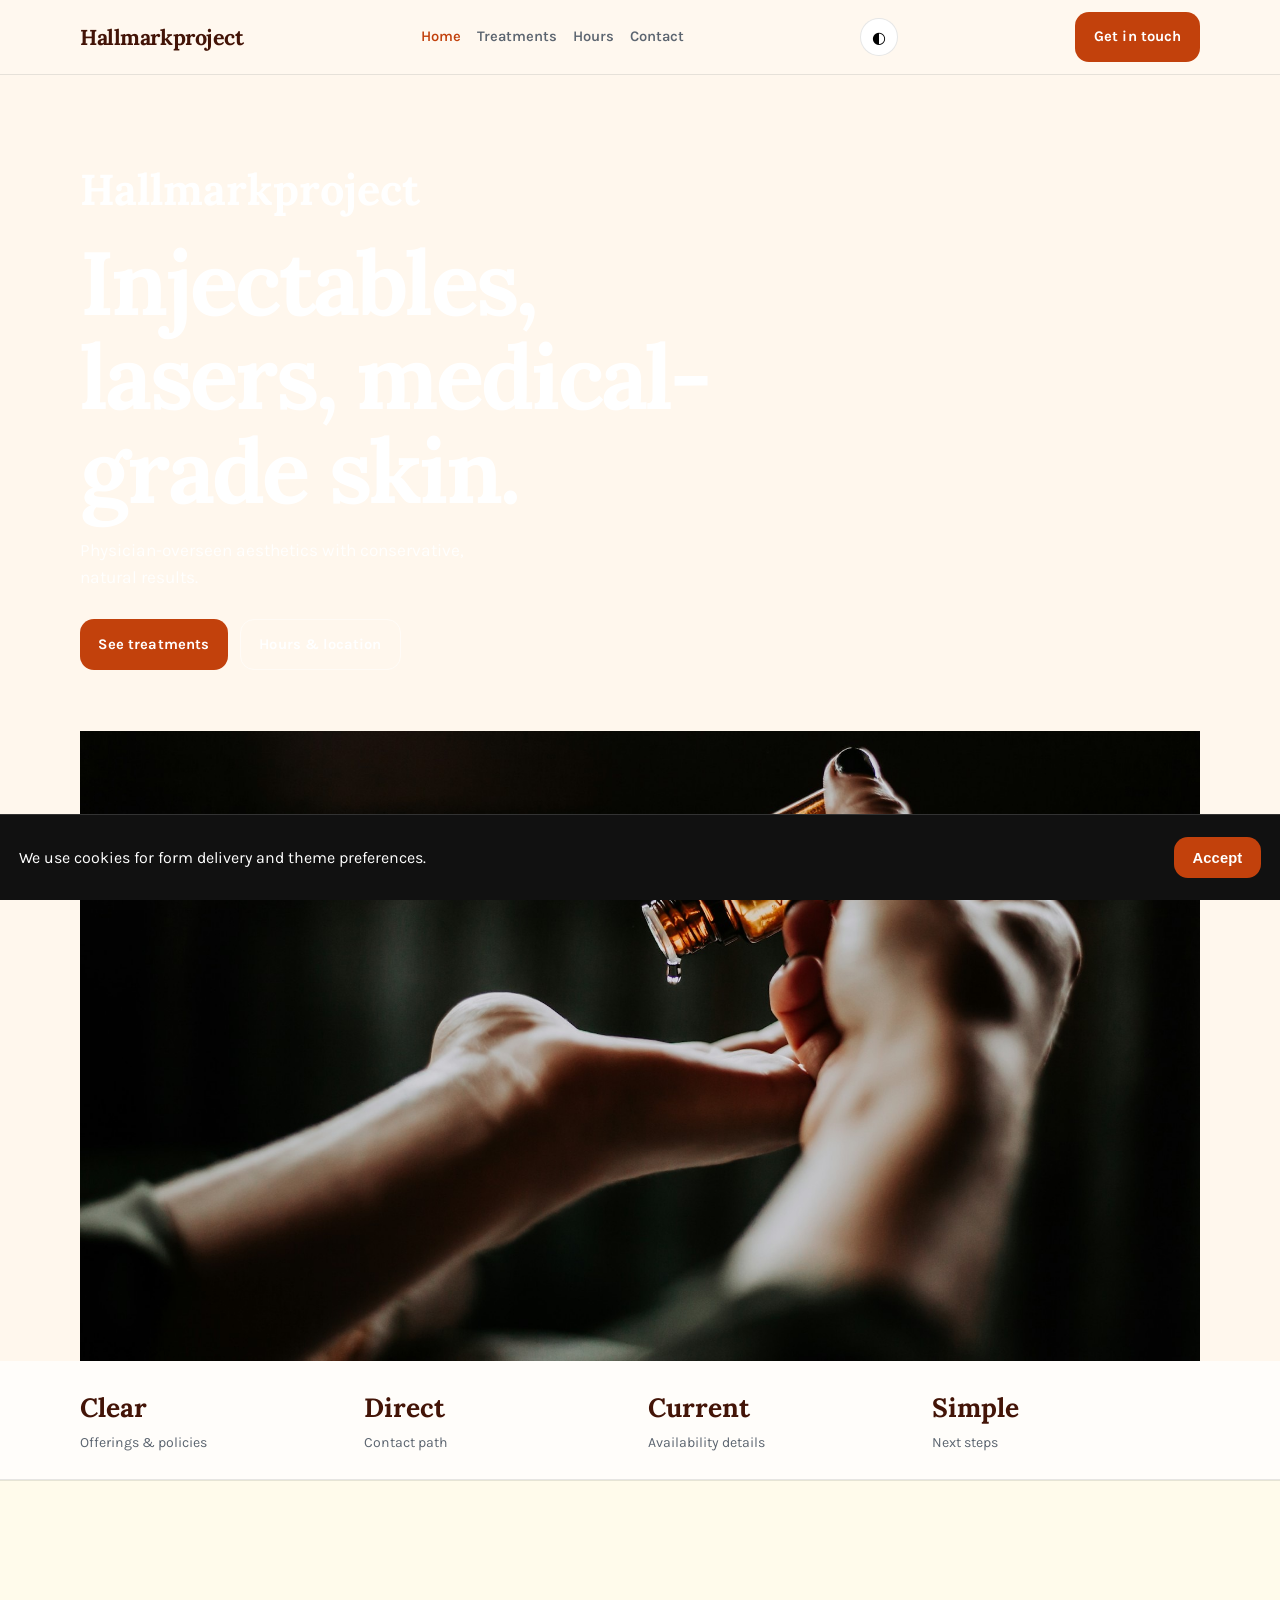
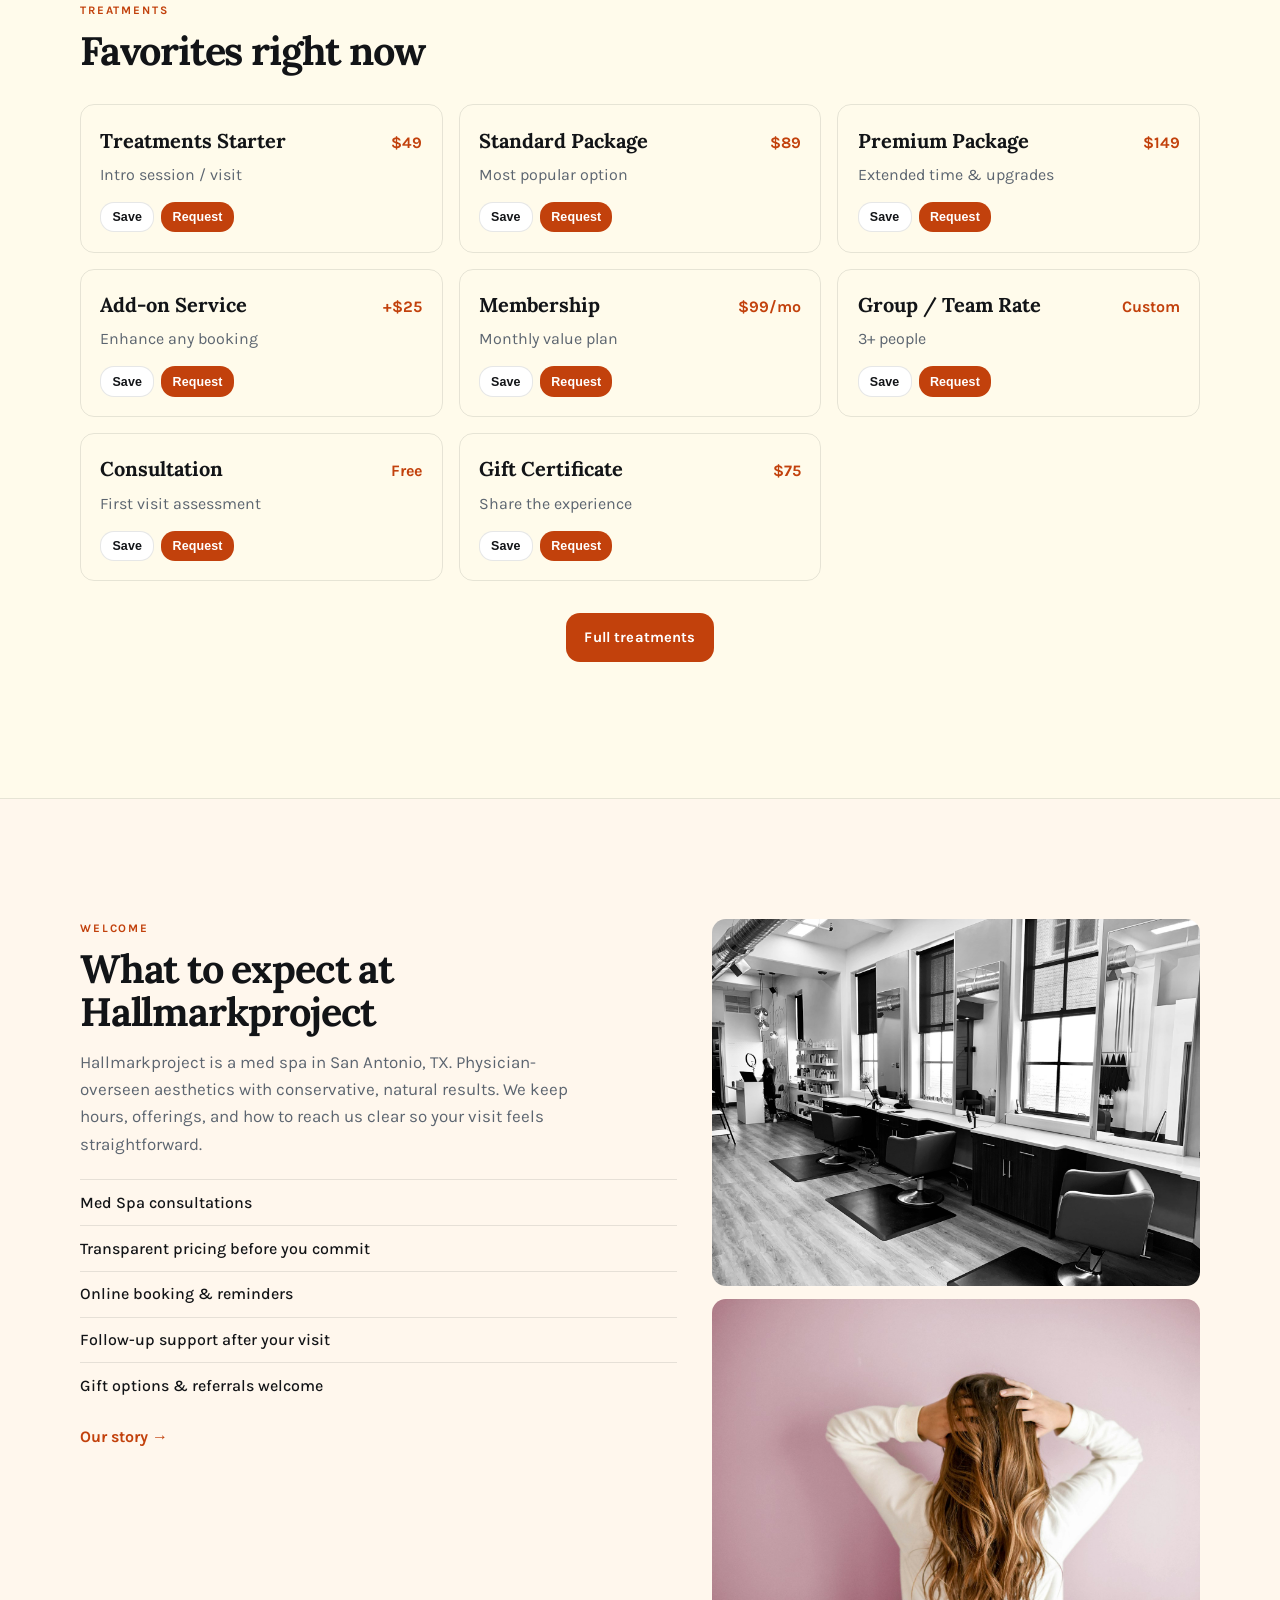
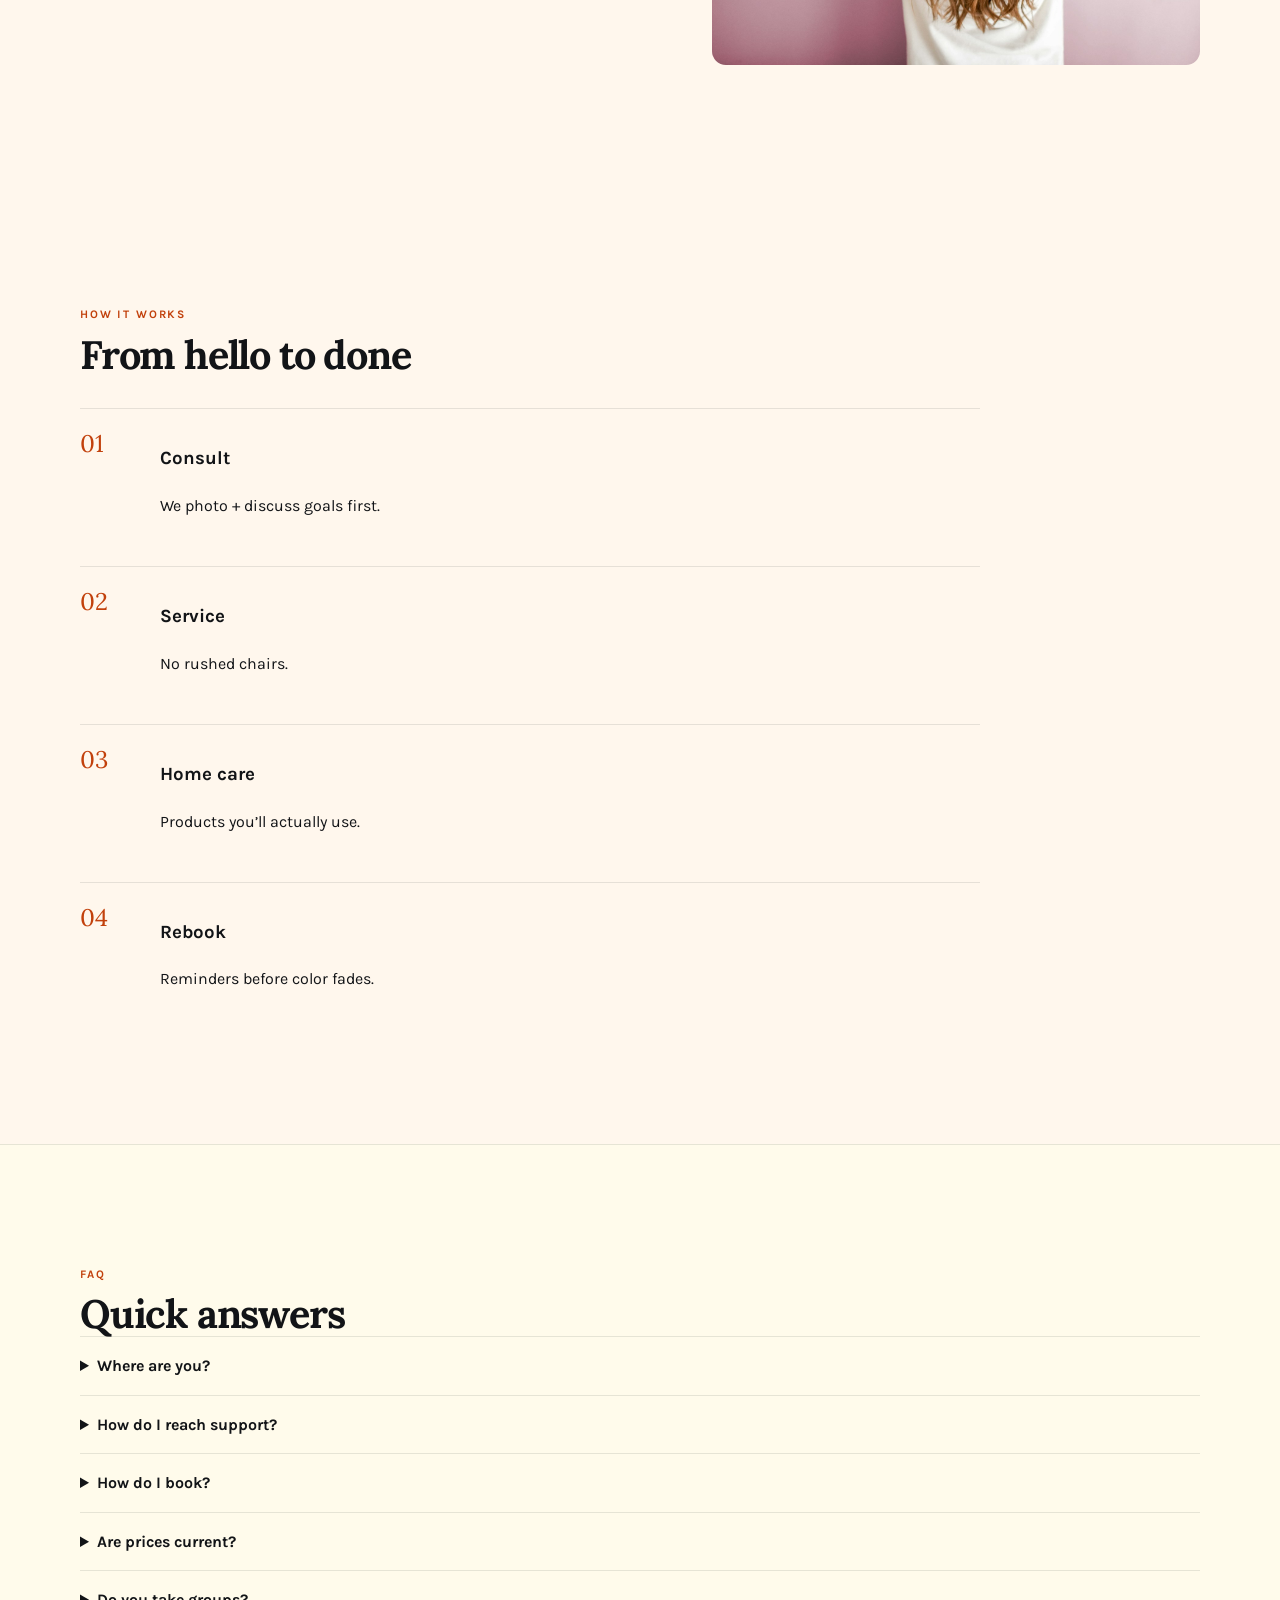
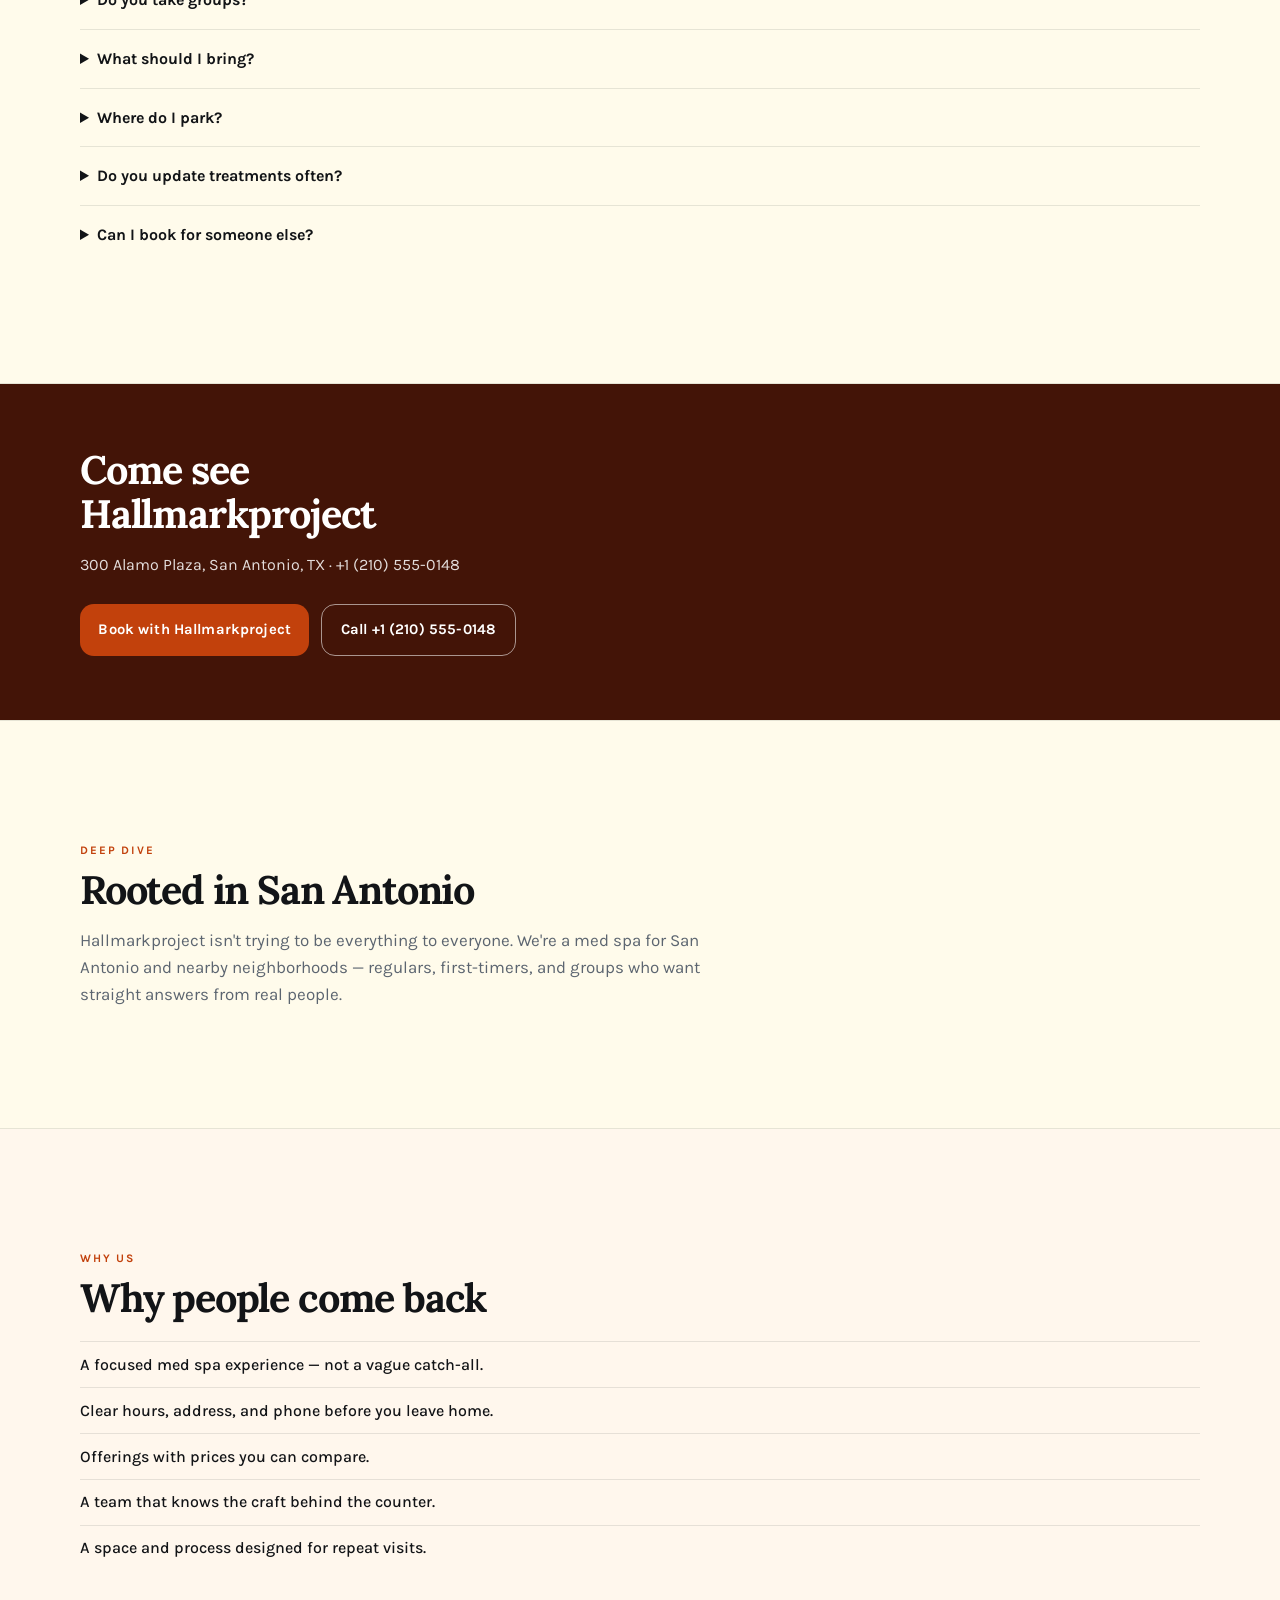
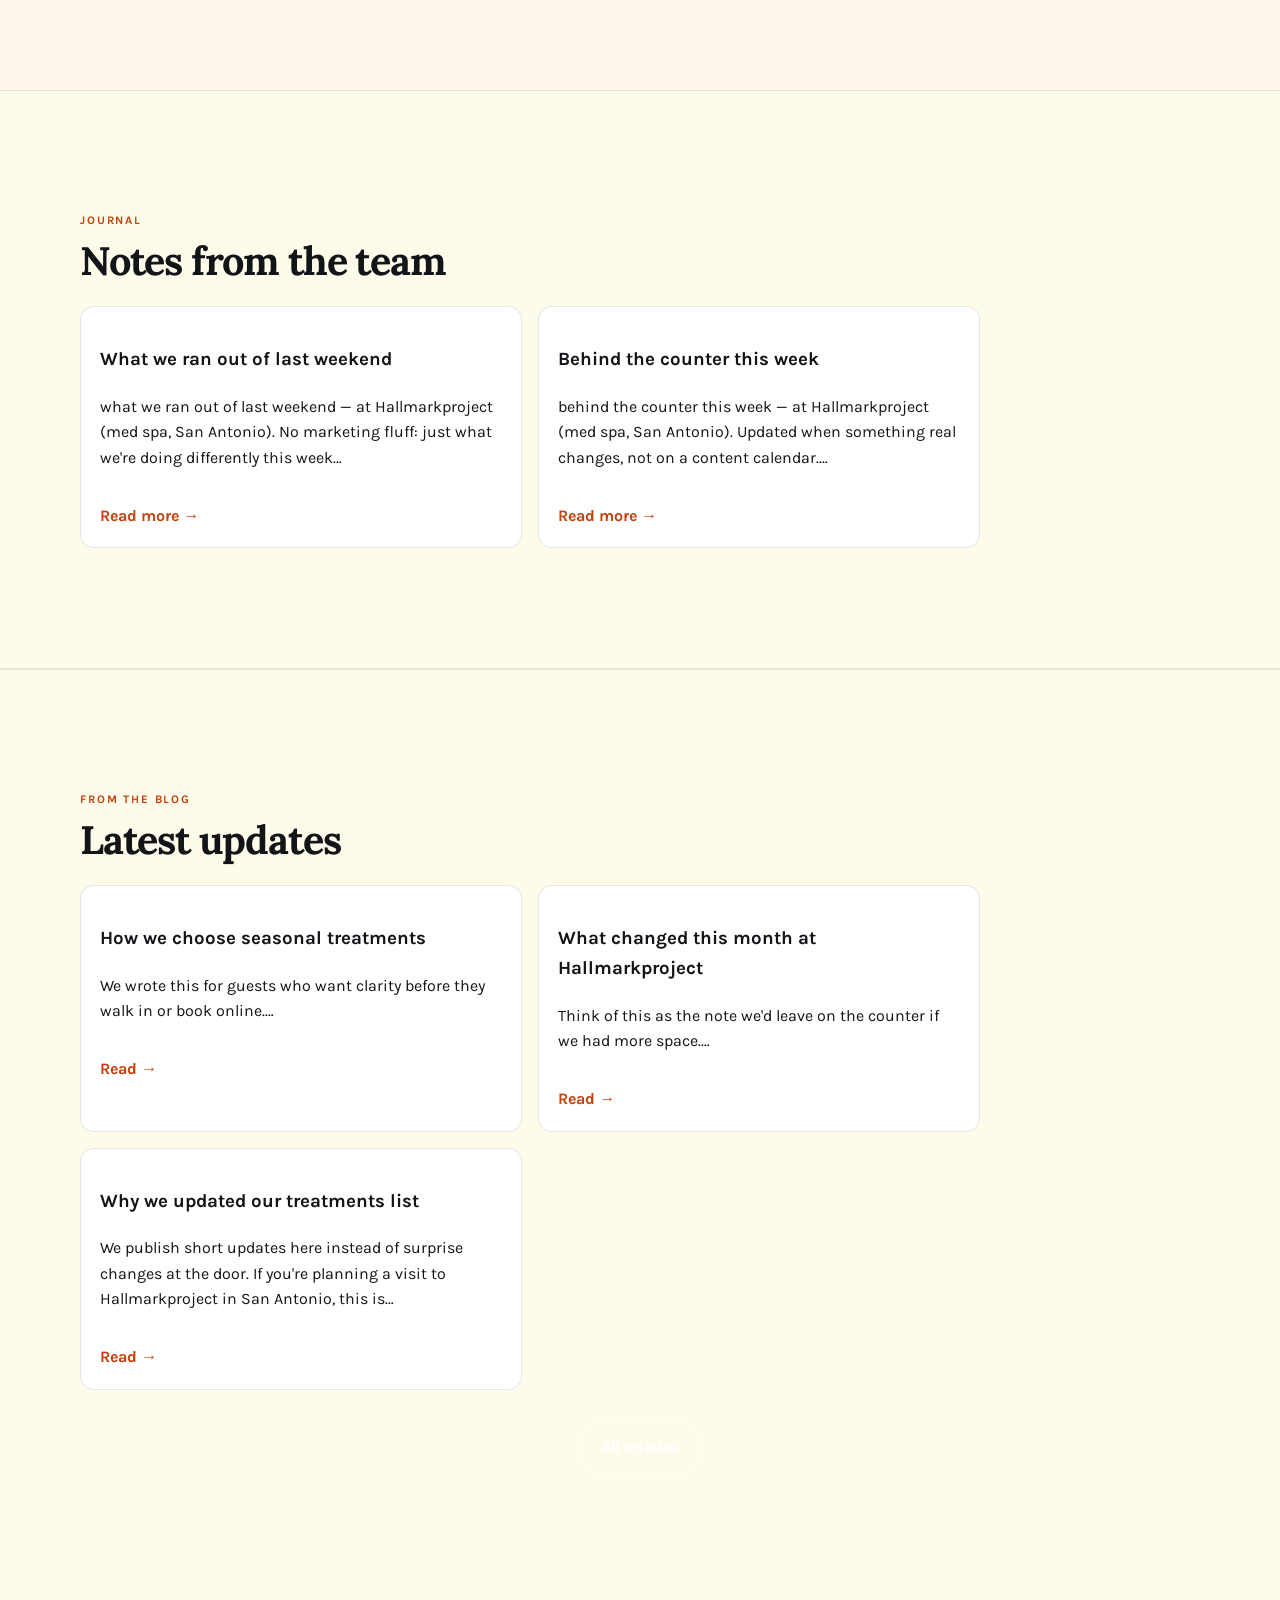
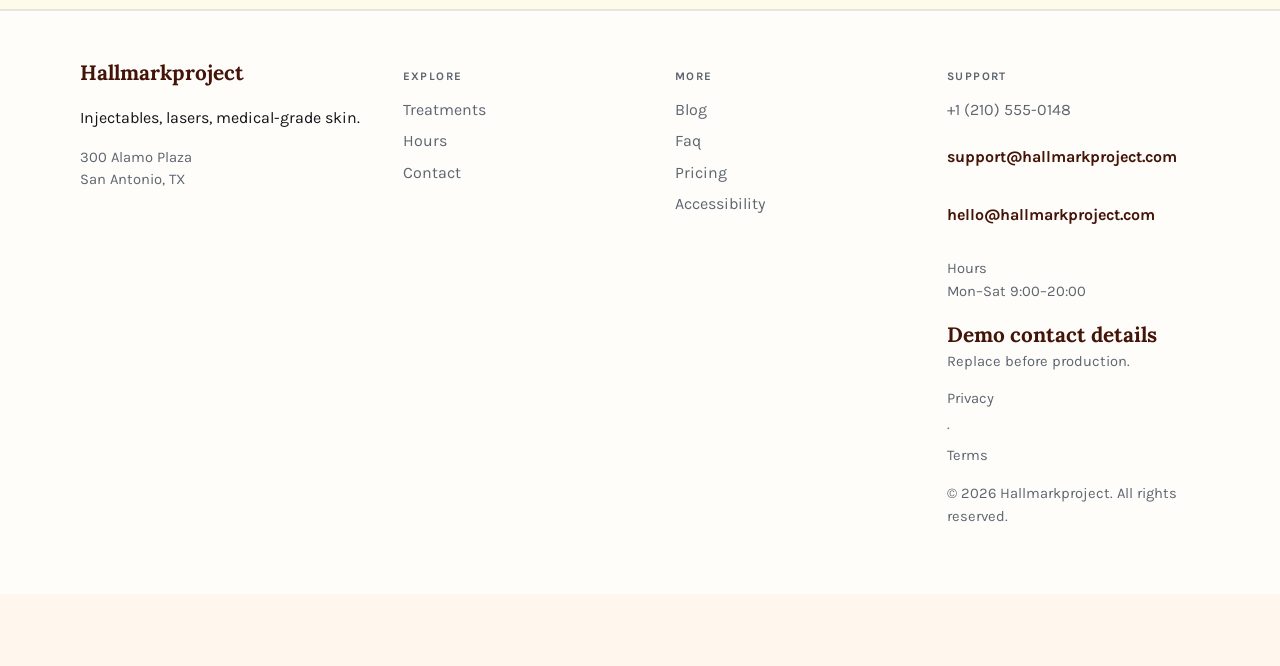
==== commit f2255325: "Improve website (warm)" ====
--- a/index.html
+++ b/index.html
@@ -15,14 +15,14 @@
   <meta name="twitter:image" content="assets/img-1.jpg" />
   <meta property="og:url" content="https://hallmarkproject.github.io" />
   <script type="application/ld+json">{"@context": "https://schema.org", "@type": "LocalBusiness", "name": "Hallmarkproject", "description": "Injectables, lasers, medical-grade skin.", "url": "https://hallmarkproject.github.io", "image": "assets/img-1.jpg"}</script>
-<script type="application/ld+json">{"@context": "https://schema.org", "@type": "FAQPage", "mainEntity": [{"@type": "Question", "name": "Where are you?", "acceptedAnswer": {"@type": "Answer", "text": "300 Alamo Plaza, San Antonio, TX. See the map on Visit."}}, {"@type": "Question", "name": "How do I reach support?", "acceptedAnswer": {"@type": "Answer", "text": "Use the Contact form or email support@hallmarkproject.com. We reply during open hours."}}, {"@type": "Question", "name": "How do I book?", "acceptedAnswer": {"@type": "Answer", "text": "Send a message on Contact, email bookings@hallmarkproject.com, or call +1 (210) 555-0148."}}, {"@type": "Question", "name": "Are prices current?", "acceptedAnswer": {"@type": "Answer", "text": "Listed prices are current and may shift with seasons — we update this site when they do."}}, {"@type": "Question", "name": "Do you take groups?", "acceptedAnswer": {"@type": "Answer", "text": "Yes for many bookings — tell us the size and date and we'll confirm what Hallmarkproject can host."}}, {"@type": "Question", "name": "What should I bring?", "acceptedAnswer": {"@type": "Answer", "text": "Just yourself (and any notes on allergies, sizes, or preferences). We'll handle the rest."}}, {"@type": "Question", "name": "Can I book for someone else?", "acceptedAnswer": {"@type": "Answer", "text": "Yes — include their name and preferences in the contact form."}}, {"@type": "Question", "name": "Is parking available?", "acceptedAnswer": {"@type": "Answer", "text": "See Locations for the branch closest to you in San Antonio."}}, {"@type": "Question", "name": "Do you take walk-ins at Hallmarkproject?", "acceptedAnswer": {"@type": "Answer", "text": "Yes when capacity allows — check Visit for peak hours."}}, {"@type": "Question", "name": "Do you host private events?", "acceptedAnswer": {"@type": "Answer", "text": "Contact us with date, headcount and treatments preferences."}}, {"@type": "Question", "name": "Where can I read updates?", "acceptedAnswer": {"@type": "Answer", "text": "Blog and Journal pages publish changes before social media."}}, {"@type": "Question", "name": "How do I join the team?", "acceptedAnswer": {"@type": "Answer", "text": "Open roles are listed on Careers — we reply to every application."}}, {"@type": "Question", "name": "Is the space accessible?", "acceptedAnswer": {"@type": "Answer", "text": "See our Accessibility page for entrance, seating and restroom notes."}}, {"@type": "Question", "name": "Do you offer gift cards?", "acceptedAnswer": {"@type": "Answer", "text": "Yes — see our Gift Cards page for digital and in-store options."}}]}</script>
+<script type="application/ld+json">{"@context": "https://schema.org", "@type": "FAQPage", "mainEntity": [{"@type": "Question", "name": "Where are you?", "acceptedAnswer": {"@type": "Answer", "text": "300 Alamo Plaza, San Antonio, TX. See the map on Visit."}}, {"@type": "Question", "name": "How do I reach support?", "acceptedAnswer": {"@type": "Answer", "text": "Use the Contact form or email support@hallmarkproject.com. We reply during open hours."}}, {"@type": "Question", "name": "How do I book?", "acceptedAnswer": {"@type": "Answer", "text": "Send a message on Contact, email bookings@hallmarkproject.com, or call +1 (210) 555-0148."}}, {"@type": "Question", "name": "Are prices current?", "acceptedAnswer": {"@type": "Answer", "text": "Listed prices are current and may shift with seasons — we update this site when they do."}}, {"@type": "Question", "name": "Do you take groups?", "acceptedAnswer": {"@type": "Answer", "text": "Yes for many bookings — tell us the size and date and we'll confirm what Hallmarkproject can host."}}, {"@type": "Question", "name": "What should I bring?", "acceptedAnswer": {"@type": "Answer", "text": "Just yourself (and any notes on allergies, sizes, or preferences). We'll handle the rest."}}, {"@type": "Question", "name": "Where can I read updates?", "acceptedAnswer": {"@type": "Answer", "text": "Blog and Journal pages publish changes before social media."}}, {"@type": "Question", "name": "How do I join the team?", "acceptedAnswer": {"@type": "Answer", "text": "Open roles are listed on Careers — we reply to every application."}}, {"@type": "Question", "name": "Is the space accessible?", "acceptedAnswer": {"@type": "Answer", "text": "See our Accessibility page for entrance, seating and restroom notes."}}, {"@type": "Question", "name": "Do you offer gift cards?", "acceptedAnswer": {"@type": "Answer", "text": "Yes — see our Gift Cards page for digital and in-store options."}}, {"@type": "Question", "name": "Can I book for someone else?", "acceptedAnswer": {"@type": "Answer", "text": "Yes — include their name and preferences in the contact form."}}, {"@type": "Question", "name": "Is parking available?", "acceptedAnswer": {"@type": "Answer", "text": "See Locations for the branch closest to you in San Antonio."}}, {"@type": "Question", "name": "Do you take walk-ins at Hallmarkproject?", "acceptedAnswer": {"@type": "Answer", "text": "Yes when capacity allows — check Visit for peak hours."}}, {"@type": "Question", "name": "Do you host private events?", "acceptedAnswer": {"@type": "Answer", "text": "Contact us with date, headcount and treatments preferences."}}]}</script>
 <script type="application/ld+json">{"@context": "https://schema.org", "@type": "WebSite", "name": "Hallmarkproject", "url": "https://hallmarkproject.github.io", "description": "Injectables, lasers, medical-grade skin."}</script>
   <link rel="alternate" hreflang="en" href="index.html" />
   <link rel="alternate" hreflang="x-default" href="index.html" />
   <meta name="theme-color" content="#111111" />
   <link rel="preconnect" href="https://fonts.googleapis.com" />
   <link rel="preconnect" href="https://fonts.gstatic.com" crossorigin />
-  <link href="https://fonts.googleapis.com/css2?family=IBM+Plex+Sans:wght@400;500;600;700&family=Space+Grotesk:wght@600;700&display=swap" rel="stylesheet" />
+  <link href="https://fonts.googleapis.com/css2?family=Karla:wght@400;500;600;700&family=Lora:wght@600;700&display=swap" rel="stylesheet" />
   <link rel="stylesheet" href="styles.css" />
   <link rel="icon" href="favicon.svg" type="image/svg+xml" />
 </head>
@@ -164,9 +164,9 @@
 <details><summary>Are prices current?</summary><p>Listed prices are current and may shift with seasons — we update this site when they do.</p></details>
 <details><summary>Do you take groups?</summary><p>Yes for many bookings — tell us the size and date and we'll confirm what Hallmarkproject can host.</p></details>
 <details><summary>What should I bring?</summary><p>Just yourself (and any notes on allergies, sizes, or preferences). We'll handle the rest.</p></details>
-<details><summary>Can I book for someone else?</summary><p>Yes — include their name and preferences in the Contact form or email support@hallmarkproject.com.</p></details>
-<details><summary>Is Hallmarkproject good for first visits?</summary><p>Absolutely — tell us it's your first time and we'll recommend a starting point.</p></details>
-<details><summary>Where do I park?</summary><p>See the Visit page for address and map links around San Antonio.</p></details></div>
+<details><summary>Where do I park?</summary><p>See the Visit page for address and map links around San Antonio.</p></details>
+<details><summary>Do you update treatments often?</summary><p>Yes — seasonal shifts are posted here first.</p></details>
+<details><summary>Can I book for someone else?</summary><p>Yes — include their name and preferences in the Contact form or email support@hallmarkproject.com.</p></details></div>
       </div>
     </section><section class="cta-band">
       <div class="shell">
@@ -177,17 +177,11 @@
           <a class="btn line" href="tel:+12105550148">Call +1 (210) 555-0148</a>
         </div>
       </div>
-    </section><section class="strip"><div class="shell strip-row">
-      <span>Beauty & Wellness</span><span>Med Spa</span>
-      <span>San Antonio, TX</span><span>Mon–Sat 9:00–20:00</span>
-      <span class="open-badge" data-open-badge>Checking hours…</span>
-    </div></section><section class="block tint">
-      <div class="shell">
-        <p class="eyebrow">Highlights</p>
-        <h2>Three reasons guests choose us</h2>
-        <div class="value-grid"><article><h3>Local med spa</h3><p>Rooted in San Antonio with regulars who know our name.</p></article>
-<article><h3>Craft first</h3><p>Details you can taste, feel, or see—never filler.</p></article>
-<article><h3>Easy to reach</h3><p>Support: support@hallmarkproject.com</p></article></div>
+    </section><section class="block tint">
+      <div class="shell prose-block">
+        <p class="eyebrow">Deep dive</p>
+        <h2>Rooted in San Antonio</h2>
+        <p class="lead wide">Hallmarkproject isn&#x27;t trying to be everything to everyone. We&#x27;re a med spa for San Antonio and nearby neighborhoods — regulars, first-timers, and groups who want straight answers from real people.</p>
       </div>
     </section><section class="block">
       <div class="shell">
@@ -200,26 +194,26 @@
 <li>A space and process designed for repeat visits.</li></ul>
       </div>
     </section><section class="block tint">
-      <div class="shell mosaic">
-        <img src="assets/img-10.jpg" alt="Finished work" loading="lazy" />
-        <img src="assets/img-11.jpg" alt="Signature space" loading="lazy" />
-        <img src="assets/img-12.jpg" alt="Guest experience" loading="lazy" />
-      </div>
-    </section><div class="promo shell"><p>Check current offerings and availability before you plan.</p><button type="button" class="text-cta" data-open-book>Book a visit</button></div><section class="block tint">
+      <div class="shell">
+        <p class="eyebrow">Journal</p>
+        <h2>Notes from the team</h2>
+        <div class="value-grid"><article class="journal-card"><h3>What we ran out of last weekend</h3><p>what we ran out of last weekend — at Hallmarkproject (med spa, San Antonio). No marketing fluff: just what we&#x27;re doing differently this week…</p><a class="textlink" href="blog.html">Read more →</a></article><article class="journal-card"><h3>Behind the counter this week</h3><p>behind the counter this week — at Hallmarkproject (med spa, San Antonio). Updated when something real changes, not on a content calendar.…</p><a class="textlink" href="blog.html">Read more →</a></article></div>
+      </div>
+    </section><section class="block tint">
       <div class="shell">
         <p class="eyebrow">From the blog</p>
         <h2>Latest updates</h2>
         <div class="value-grid"><article class="journal-card reveal">
-          <h3>Five questions we hear every week</h3>
-          <p>No marketing fluff — just what the team agreed to put on the record after a busy shift.…</p>
+          <h3>How we choose seasonal treatments</h3>
+          <p>We wrote this for guests who want clarity before they walk in or book online.…</p>
           <a class="textlink" href="blog.html">Read →</a>
         </article><article class="journal-card reveal">
-          <h3>Community notes from San Antonio</h3>
-          <p>Prices, hours and availability can shift; this page updates before our social posts.…</p>
+          <h3>What changed this month at Hallmarkproject</h3>
+          <p>Think of this as the note we&#x27;d leave on the counter if we had more space.…</p>
           <a class="textlink" href="blog.html">Read →</a>
         </article><article class="journal-card reveal">
-          <h3>New hours, new flow — what to expect</h3>
-          <p>We wrote this for guests who want clarity before they walk in or book online.…</p>
+          <h3>Why we updated our treatments list</h3>
+          <p>We publish short updates here instead of surprise changes at the door. If you&#x27;re planning a visit to Hallmarkproject in San Antonio, this is…</p>
           <a class="textlink" href="blog.html">Read →</a>
         </article></div>
         <p class="center-cta"><a class="btn line" href="blog.html">All articles</a></p>
--- a/styles.css
+++ b/styles.css
@@ -1,10 +1,10 @@
 
 :root {
-  --ink:#121417; --muted:#5c6570; --paper:#f0fdf4;
-  --accent:#15803d; --deep:#14532d; --line:rgba(18,20,23,.10);
-  --display:"Space Grotesk",Georgia,"Times New Roman",serif;
-  --body:"IBM Plex Sans","Segoe UI",sans-serif; --shell:1120px;
-  --radius:18px;
+  --ink:#121417; --muted:#5c6570; --paper:#fff7ed;
+  --accent:#c2410c; --deep:#431407; --line:rgba(18,20,23,.10);
+  --display:"Lora",Georgia,"Times New Roman",serif;
+  --body:"Karla","Segoe UI",sans-serif; --shell:1120px;
+  --radius:14px;
 }
 *{box-sizing:border-box} html{scroll-behavior:smooth}
 body{margin:0;font-family:var(--body);color:var(--ink);background:var(--paper);line-height:1.6;padding-bottom:72px;-webkit-font-smoothing:antialiased}
@@ -29,7 +29,7 @@
 .cta,.btn.solid{background:var(--accent);color:#fff}
 .btn.line{border:1px solid rgba(255,255,255,.55);color:#fff;background:transparent}
 .btn.quiet{border:1px solid var(--line);background:#fff;color:var(--ink)}
-.hero{position:relative;min-height:85vh;display:grid;align-items:end;color:#fff;overflow:hidden}
+.hero{position:relative;min-height:86vh;display:grid;align-items:end;color:#fff;overflow:hidden}
 .hero-bg{position:absolute;inset:0;background-size:cover;background-position:center center;background-repeat:no-repeat}
 .hero-shade{position:absolute;inset:0;background:linear-gradient(115deg,rgba(10,12,16,.72),rgba(10,12,16,.18))}
 .hero-photo img{width:100%;aspect-ratio:16/9;object-fit:cover;object-position:center;display:block;max-height:min(78vh,900px)}
@@ -162,20 +162,11 @@
   .promo{flex-direction:column;align-items:flex-start}
 }
 
-.promo{background:#dcfce7;border-color:#86efac}
-.item.soft{background:#ecfdf5}
-
-
-.hero.split-hero{min-height:auto;padding:0;background:var(--paper);color:var(--ink)}
-.hero.split-hero .hero-bg,.hero.split-hero .hero-shade{display:none}
-.hero.split-hero .hero-split{display:grid;grid-template-columns:1.05fr .95fr;min-height:78vh}
-.hero.split-hero .hero-copy{padding:4rem 0 4rem;color:var(--ink);max-width:none}
-.hero.split-hero .hero-copy .lede{color:var(--muted)}
-.hero.split-hero .hero-photo img{width:100%;height:100%;min-height:420px;object-fit:cover}
-.hero.split-hero .btn.line{border-color:var(--line);color:var(--deep)}
-.gallery-masonry{display:columns;columns:2;column-gap:1rem}
-.gallery-masonry figure{break-inside:avoid;margin:0 0 1rem}
-.gallery-masonry img{width:100%;height:auto;min-height:180px;object-fit:cover;border-radius:var(--radius)}
+.promo{background:#ffedd5;border-color:#fdba74}
+.block.tint{background:#fffbeb}
+
+
+.shell{max-width:1120px}.block{padding:7.5rem 0}.hero.split-hero .hero-split{min-height:88vh}.hero h1{font-size:clamp(3rem,7vw,6rem)}.value-grid,.process{max-width:900px}.promo,.newsletter,.amenity-grid{display:none}.item,.card,blockquote{background:transparent;box-shadow:none}
 
 .prose-block .lead.wide{max-width:62ch}
 .journal-card,.journal-entry{background:#fff;border:1px solid var(--line);border-radius:var(--radius);padding:1.2rem}
